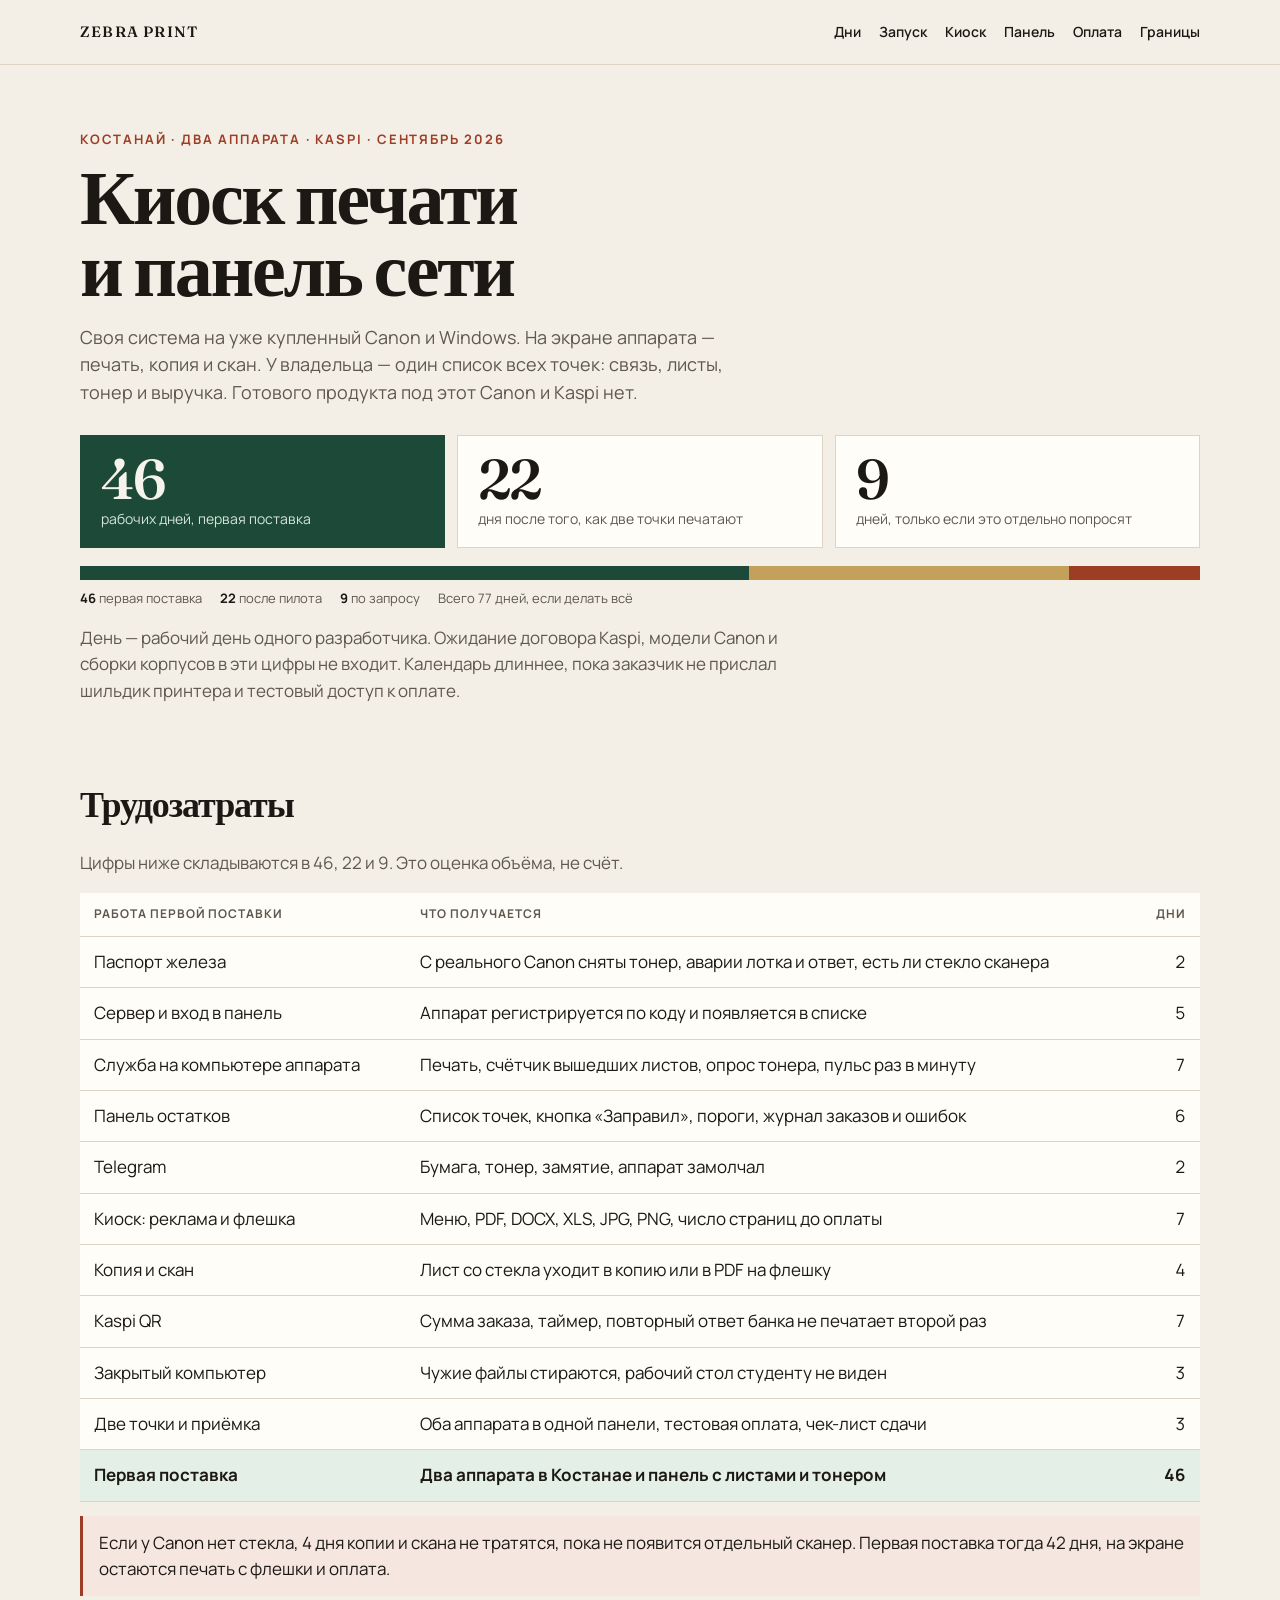
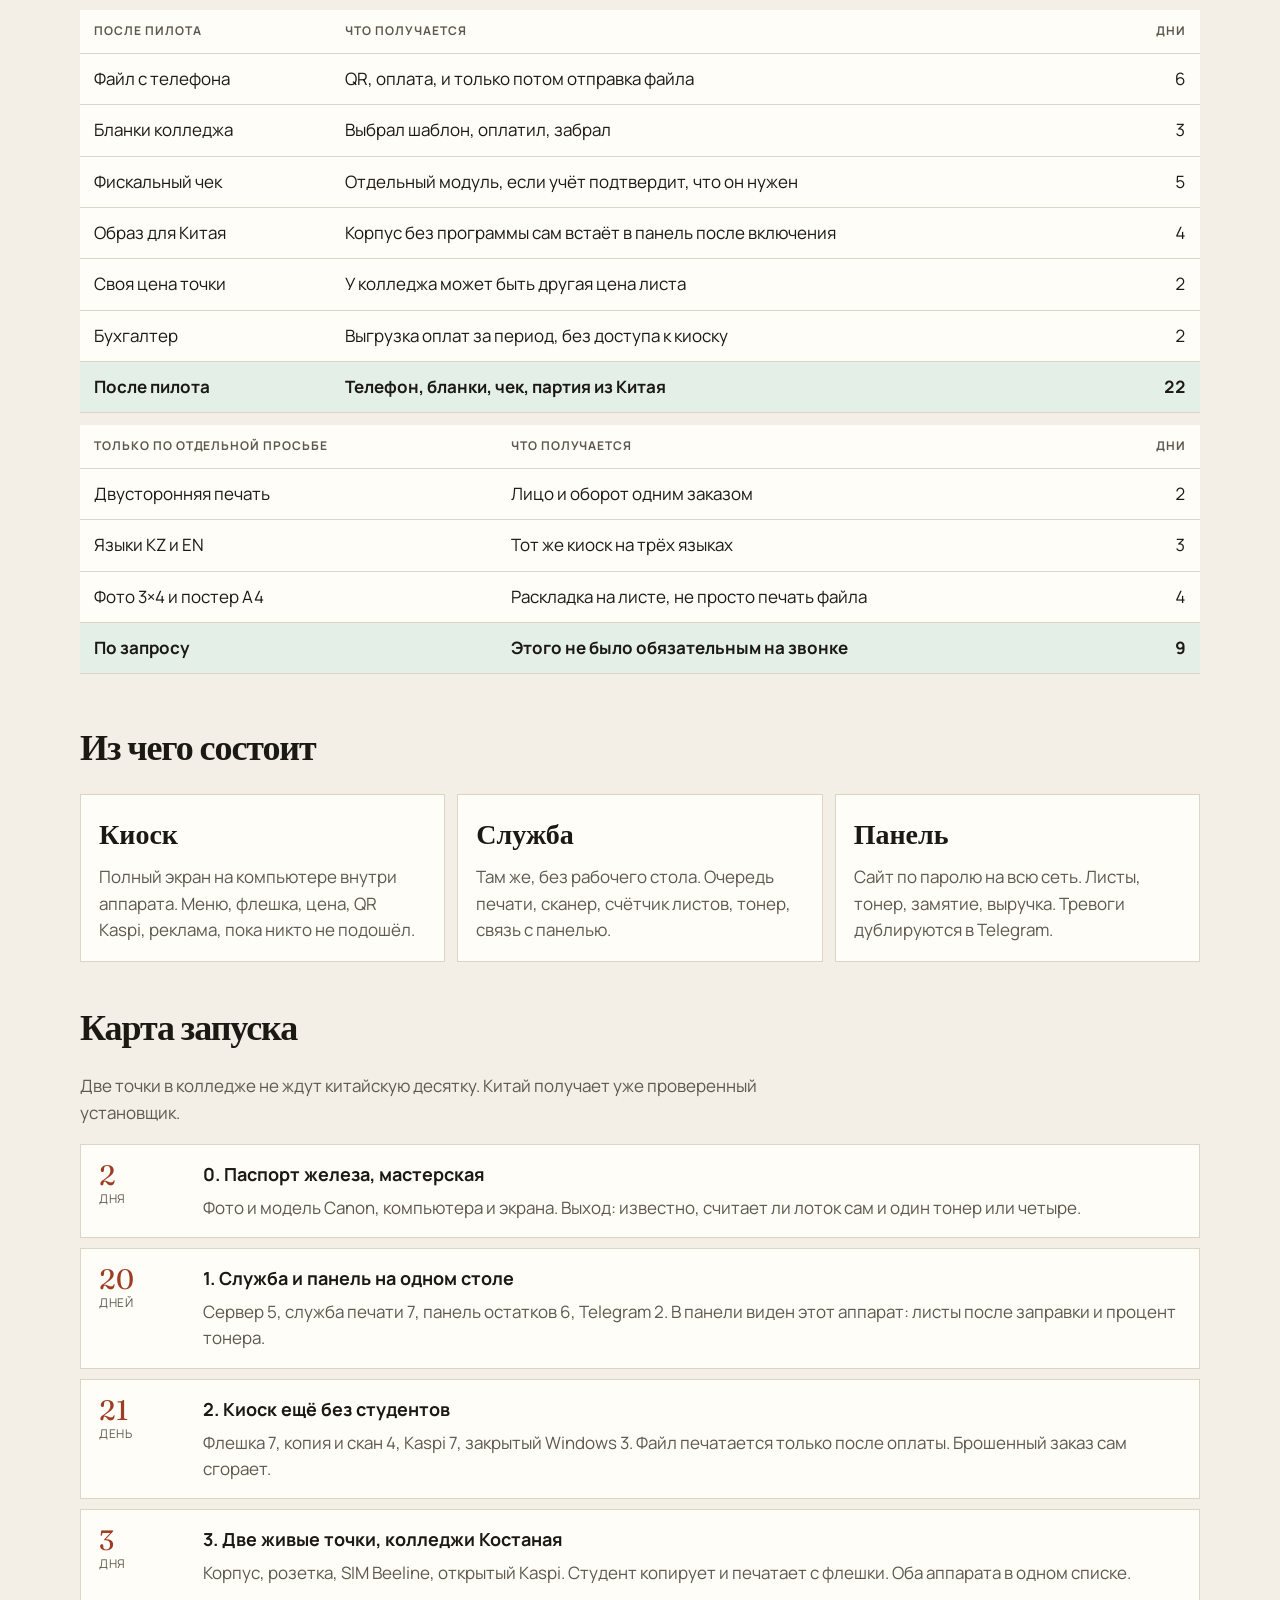
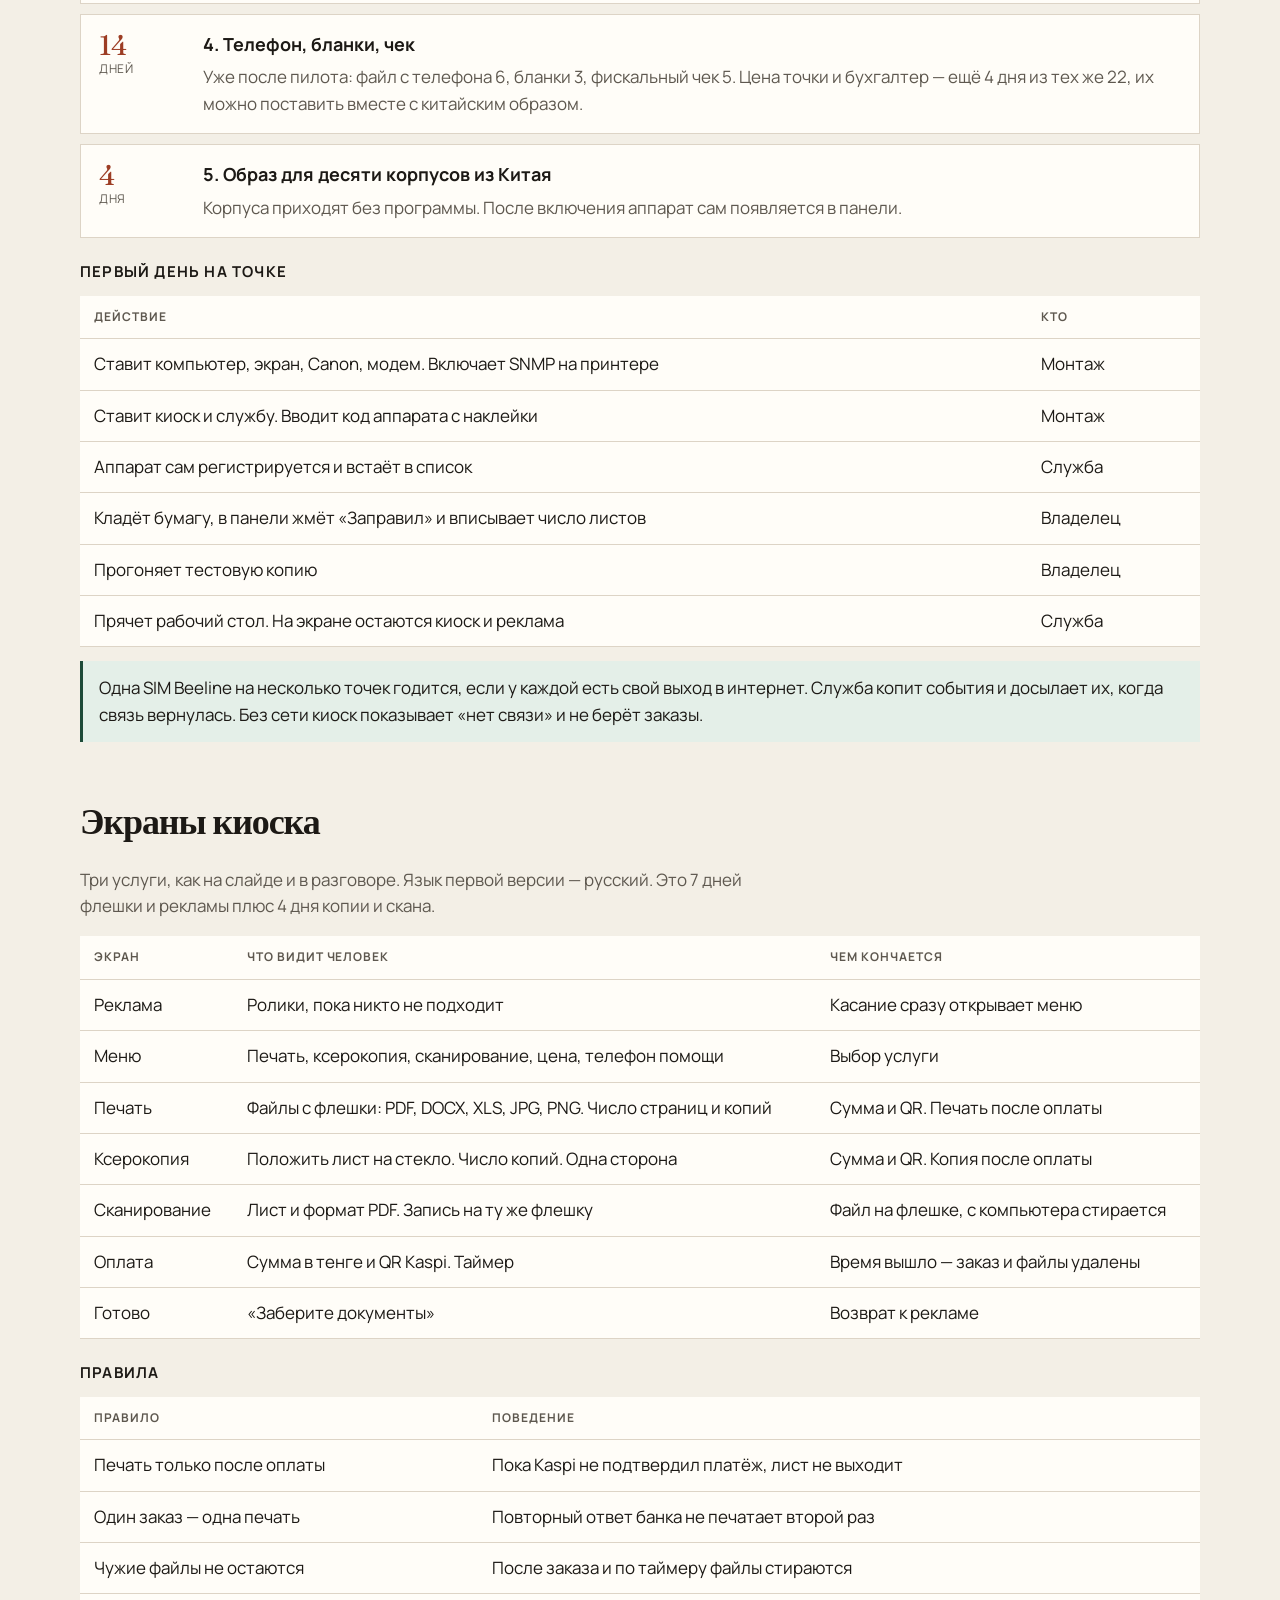
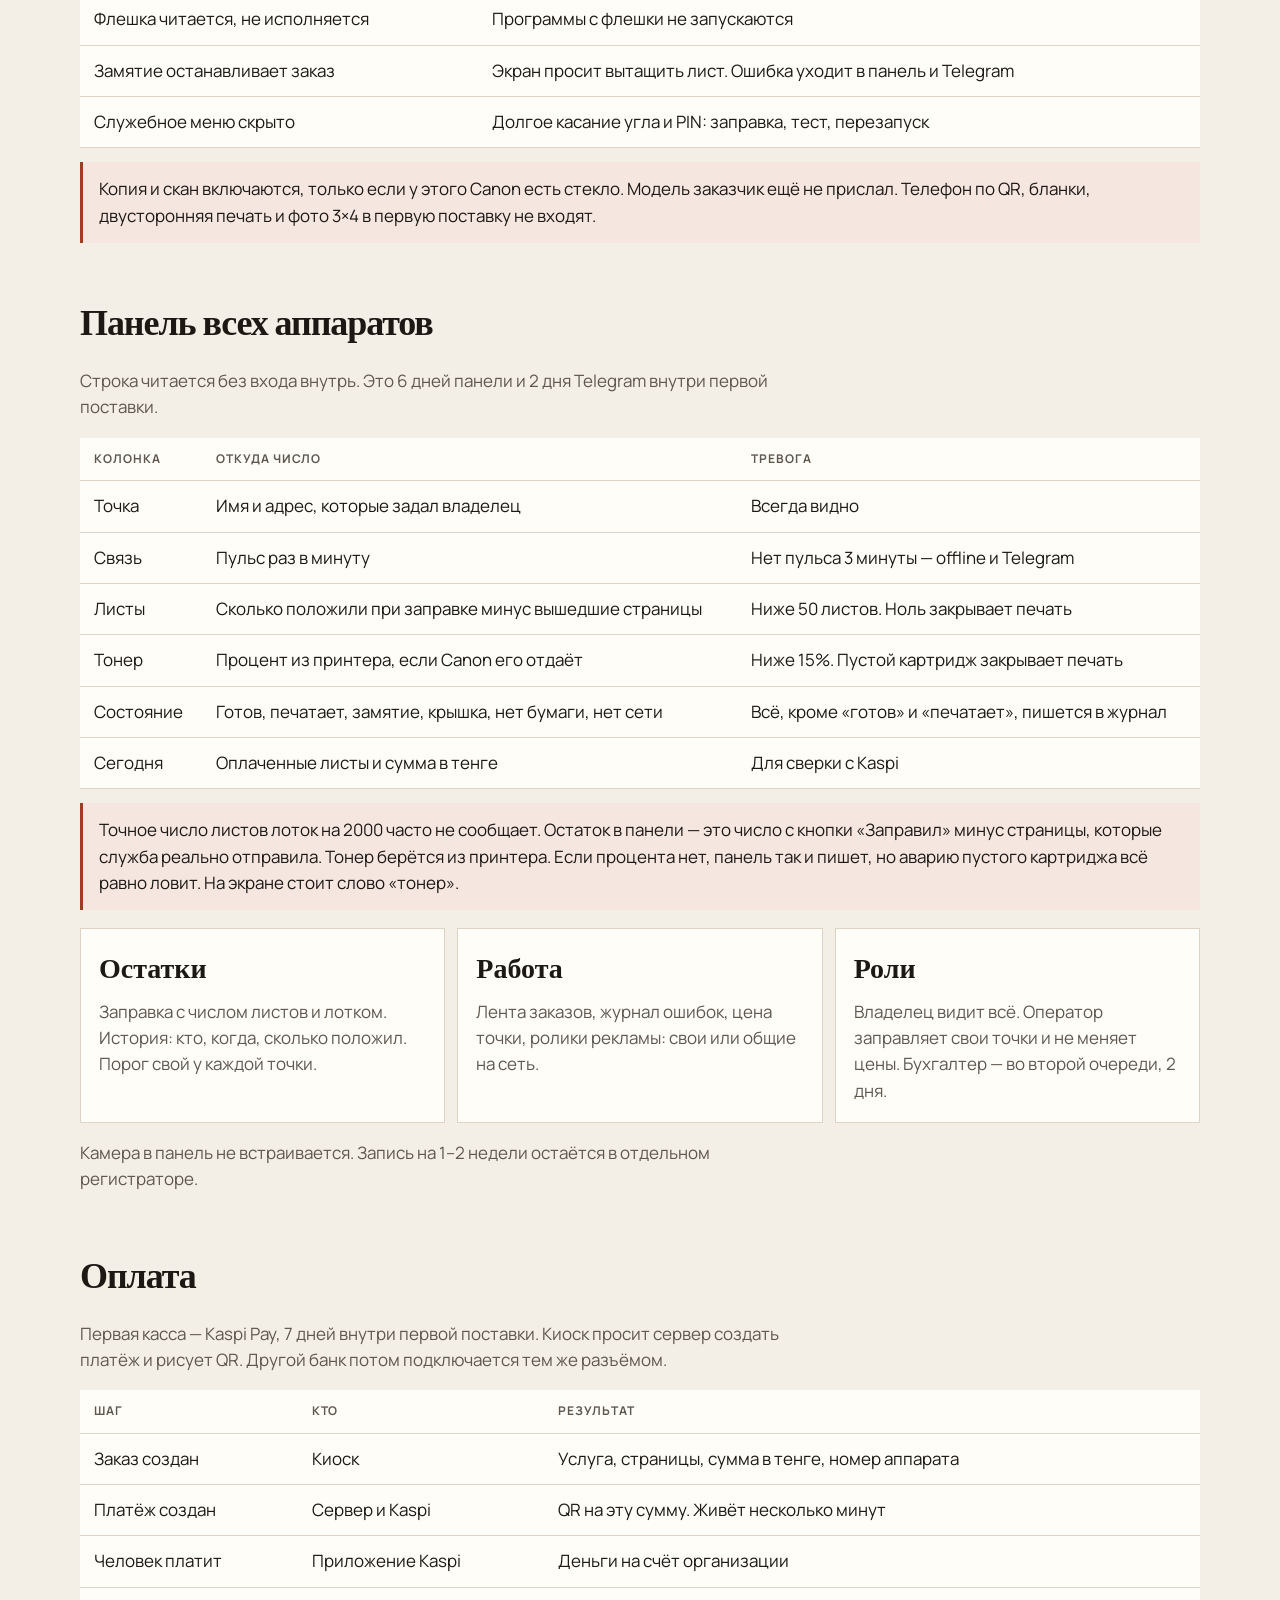
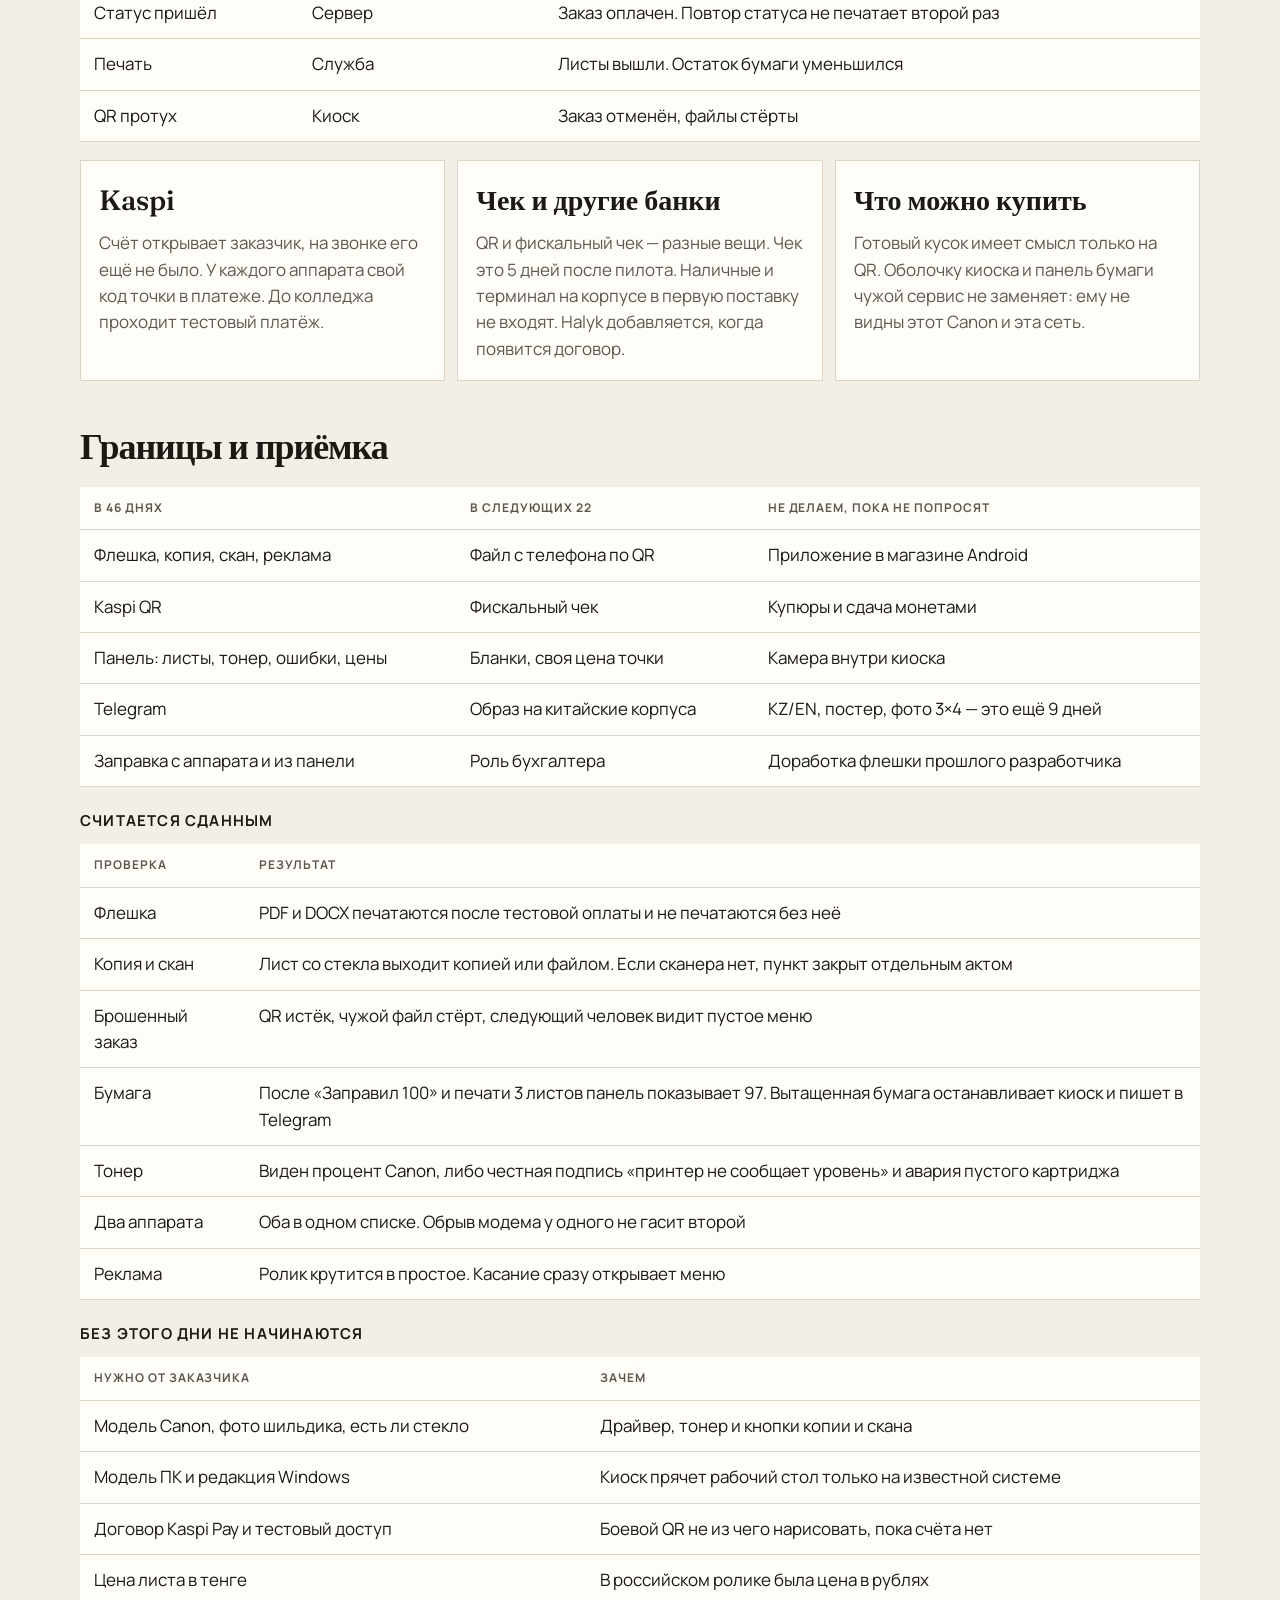
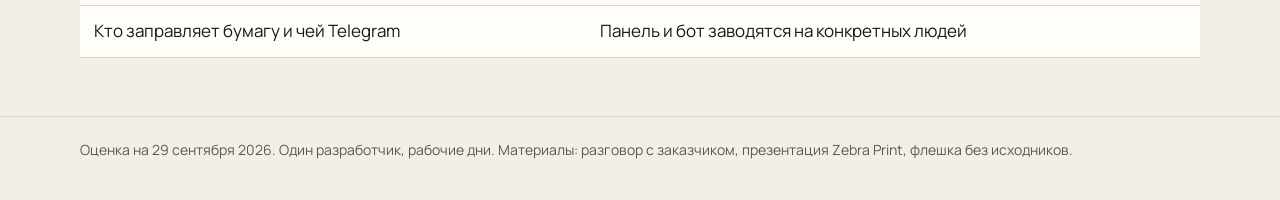
==== index.html @ f661e279 "Publish the Zebra Print specification site with day estimates. Co-authored-by: Cursor <cursoragent@c" ====
<!DOCTYPE html>
<html lang="ru">
<head>
  <meta charset="utf-8">
  <meta name="viewport" content="width=device-width, initial-scale=1">
  <title>Zebra Print — ТЗ киоска и панель сети</title>
  <meta name="description" content="Техническое задание киоска печати Zebra Print: запуск, экраны, панель сети, Kaspi и трудозатраты в днях.">
  <link rel="preconnect" href="https://fonts.googleapis.com">
  <link rel="preconnect" href="https://fonts.gstatic.com" crossorigin>
  <link href="https://fonts.googleapis.com/css2?family=Fraunces:opsz,wght@9..144,560&family=Manrope:wght@400;600;700&display=swap" rel="stylesheet">
  <link rel="stylesheet" href="styles.css">
</head>
<body>
  <header class="top">
    <div class="wrap top-inner">
      <div class="brand">Zebra Print</div>
      <nav class="nav">
        <a href="#days">Дни</a>
        <a href="#map">Запуск</a>
        <a href="#kiosk">Киоск</a>
        <a href="#panel">Панель</a>
        <a href="#pay">Оплата</a>
        <a href="#scope">Границы</a>
      </nav>
    </div>
  </header>

  <main>
    <section class="hero">
      <div class="wrap">
        <p class="kicker">Костанай · два аппарата · Kaspi · сентябрь 2026</p>
        <h1>Киоск печати<br>и панель сети</h1>
        <p class="lead">Своя система на уже купленный Canon и Windows. На экране аппарата — печать, копия и скан. У владельца — один список всех точек: связь, листы, тонер и выручка. Готового продукта под этот Canon и Kaspi нет.</p>
        <div class="stats">
          <div class="stat main"><b>46</b><span>рабочих дней, первая поставка</span></div>
          <div class="stat"><b>22</b><span>дня после того, как две точки печатают</span></div>
          <div class="stat"><b>9</b><span>дней, только если это отдельно попросят</span></div>
        </div>
        <div class="bar" aria-hidden="true"><i class="a"></i><i class="b"></i><i class="c"></i></div>
        <div class="legend">
          <span><b>46</b> первая поставка</span>
          <span><b>22</b> после пилота</span>
          <span><b>9</b> по запросу</span>
          <span>Всего 77 дней, если делать всё</span>
        </div>
        <p class="note">День — рабочий день одного разработчика. Ожидание договора Kaspi, модели Canon и сборки корпусов в эти цифры не входит. Календарь длиннее, пока заказчик не прислал шильдик принтера и тестовый доступ к оплате.</p>
      </div>
    </section>

    <section id="days">
      <div class="wrap">
        <h2>Трудозатраты</h2>
        <p class="note">Цифры ниже складываются в 46, 22 и 9. Это оценка объёма, не счёт.</p>
        <table>
          <thead>
            <tr><th>Работа первой поставки</th><th>Что получается</th><th class="num">Дни</th></tr>
          </thead>
          <tbody>
            <tr><td>Паспорт железа</td><td>С реального Canon сняты тонер, аварии лотка и ответ, есть ли стекло сканера</td><td class="num">2</td></tr>
            <tr><td>Сервер и вход в панель</td><td>Аппарат регистрируется по коду и появляется в списке</td><td class="num">5</td></tr>
            <tr><td>Служба на компьютере аппарата</td><td>Печать, счётчик вышедших листов, опрос тонера, пульс раз в минуту</td><td class="num">7</td></tr>
            <tr><td>Панель остатков</td><td>Список точек, кнопка «Заправил», пороги, журнал заказов и ошибок</td><td class="num">6</td></tr>
            <tr><td>Telegram</td><td>Бумага, тонер, замятие, аппарат замолчал</td><td class="num">2</td></tr>
            <tr><td>Киоск: реклама и флешка</td><td>Меню, PDF, DOCX, XLS, JPG, PNG, число страниц до оплаты</td><td class="num">7</td></tr>
            <tr><td>Копия и скан</td><td>Лист со стекла уходит в копию или в PDF на флешку</td><td class="num">4</td></tr>
            <tr><td>Kaspi QR</td><td>Сумма заказа, таймер, повторный ответ банка не печатает второй раз</td><td class="num">7</td></tr>
            <tr><td>Закрытый компьютер</td><td>Чужие файлы стираются, рабочий стол студенту не виден</td><td class="num">3</td></tr>
            <tr><td>Две точки и приёмка</td><td>Оба аппарата в одной панели, тестовая оплата, чек-лист сдачи</td><td class="num">3</td></tr>
            <tr class="total"><td>Первая поставка</td><td>Два аппарата в Костанае и панель с листами и тонером</td><td class="num">46</td></tr>
          </tbody>
        </table>
        <div class="callout">
          <p>Если у Canon нет стекла, 4 дня копии и скана не тратятся, пока не появится отдельный сканер. Первая поставка тогда 42 дня, на экране остаются печать с флешки и оплата.</p>
        </div>
        <table>
          <thead>
            <tr><th>После пилота</th><th>Что получается</th><th class="num">Дни</th></tr>
          </thead>
          <tbody>
            <tr><td>Файл с телефона</td><td>QR, оплата, и только потом отправка файла</td><td class="num">6</td></tr>
            <tr><td>Бланки колледжа</td><td>Выбрал шаблон, оплатил, забрал</td><td class="num">3</td></tr>
            <tr><td>Фискальный чек</td><td>Отдельный модуль, если учёт подтвердит, что он нужен</td><td class="num">5</td></tr>
            <tr><td>Образ для Китая</td><td>Корпус без программы сам встаёт в панель после включения</td><td class="num">4</td></tr>
            <tr><td>Своя цена точки</td><td>У колледжа может быть другая цена листа</td><td class="num">2</td></tr>
            <tr><td>Бухгалтер</td><td>Выгрузка оплат за период, без доступа к киоску</td><td class="num">2</td></tr>
            <tr class="total"><td>После пилота</td><td>Телефон, бланки, чек, партия из Китая</td><td class="num">22</td></tr>
          </tbody>
        </table>
        <table>
          <thead>
            <tr><th>Только по отдельной просьбе</th><th>Что получается</th><th class="num">Дни</th></tr>
          </thead>
          <tbody>
            <tr><td>Двусторонняя печать</td><td>Лицо и оборот одним заказом</td><td class="num">2</td></tr>
            <tr><td>Языки KZ и EN</td><td>Тот же киоск на трёх языках</td><td class="num">3</td></tr>
            <tr><td>Фото 3×4 и постер A4</td><td>Раскладка на листе, не просто печать файла</td><td class="num">4</td></tr>
            <tr class="total"><td>По запросу</td><td>Этого не было обязательным на звонке</td><td class="num">9</td></tr>
          </tbody>
        </table>
      </div>
    </section>

    <section id="system">
      <div class="wrap">
        <h2>Из чего состоит</h2>
        <div class="cards">
          <article class="card"><strong>Киоск</strong><p>Полный экран на компьютере внутри аппарата. Меню, флешка, цена, QR Kaspi, реклама, пока никто не подошёл.</p></article>
          <article class="card"><strong>Служба</strong><p>Там же, без рабочего стола. Очередь печати, сканер, счётчик листов, тонер, связь с панелью.</p></article>
          <article class="card"><strong>Панель</strong><p>Сайт по паролю на всю сеть. Листы, тонер, замятие, выручка. Тревоги дублируются в Telegram.</p></article>
        </div>
      </div>
    </section>

    <section id="map">
      <div class="wrap">
        <h2>Карта запуска</h2>
        <p class="note">Две точки в колледже не ждут китайскую десятку. Китай получает уже проверенный установщик.</p>
        <div class="steps">
          <article class="step">
            <div class="days">2<small>дня</small></div>
            <div>
              <h3>0. Паспорт железа, мастерская</h3>
              <p>Фото и модель Canon, компьютера и экрана. Выход: известно, считает ли лоток сам и один тонер или четыре.</p>
            </div>
          </article>
          <article class="step">
            <div class="days">20<small>дней</small></div>
            <div>
              <h3>1. Служба и панель на одном столе</h3>
              <p>Сервер 5, служба печати 7, панель остатков 6, Telegram 2. В панели виден этот аппарат: листы после заправки и процент тонера.</p>
            </div>
          </article>
          <article class="step">
            <div class="days">21<small>день</small></div>
            <div>
              <h3>2. Киоск ещё без студентов</h3>
              <p>Флешка 7, копия и скан 4, Kaspi 7, закрытый Windows 3. Файл печатается только после оплаты. Брошенный заказ сам сгорает.</p>
            </div>
          </article>
          <article class="step">
            <div class="days">3<small>дня</small></div>
            <div>
              <h3>3. Две живые точки, колледжи Костаная</h3>
              <p>Корпус, розетка, SIM Beeline, открытый Kaspi. Студент копирует и печатает с флешки. Оба аппарата в одном списке.</p>
            </div>
          </article>
          <article class="step">
            <div class="days">14<small>дней</small></div>
            <div>
              <h3>4. Телефон, бланки, чек</h3>
              <p>Уже после пилота: файл с телефона 6, бланки 3, фискальный чек 5. Цена точки и бухгалтер — ещё 4 дня из тех же 22, их можно поставить вместе с китайским образом.</p>
            </div>
          </article>
          <article class="step">
            <div class="days">4<small>дня</small></div>
            <div>
              <h3>5. Образ для десяти корпусов из Китая</h3>
              <p>Корпуса приходят без программы. После включения аппарат сам появляется в панели.</p>
            </div>
          </article>
        </div>
        <h3>Первый день на точке</h3>
        <table>
          <thead><tr><th>Действие</th><th>Кто</th></tr></thead>
          <tbody>
            <tr><td>Ставит компьютер, экран, Canon, модем. Включает SNMP на принтере</td><td>Монтаж</td></tr>
            <tr><td>Ставит киоск и службу. Вводит код аппарата с наклейки</td><td>Монтаж</td></tr>
            <tr><td>Аппарат сам регистрируется и встаёт в список</td><td>Служба</td></tr>
            <tr><td>Кладёт бумагу, в панели жмёт «Заправил» и вписывает число листов</td><td>Владелец</td></tr>
            <tr><td>Прогоняет тестовую копию</td><td>Владелец</td></tr>
            <tr><td>Прячет рабочий стол. На экране остаются киоск и реклама</td><td>Служба</td></tr>
          </tbody>
        </table>
        <div class="callout green">
          <p>Одна SIM Beeline на несколько точек годится, если у каждой есть свой выход в интернет. Служба копит события и досылает их, когда связь вернулась. Без сети киоск показывает «нет связи» и не берёт заказы.</p>
        </div>
      </div>
    </section>

    <section id="kiosk">
      <div class="wrap">
        <h2>Экраны киоска</h2>
        <p class="note">Три услуги, как на слайде и в разговоре. Язык первой версии — русский. Это 7 дней флешки и рекламы плюс 4 дня копии и скана.</p>
        <table>
          <thead><tr><th>Экран</th><th>Что видит человек</th><th>Чем кончается</th></tr></thead>
          <tbody>
            <tr><td>Реклама</td><td>Ролики, пока никто не подходит</td><td>Касание сразу открывает меню</td></tr>
            <tr><td>Меню</td><td>Печать, ксерокопия, сканирование, цена, телефон помощи</td><td>Выбор услуги</td></tr>
            <tr><td>Печать</td><td>Файлы с флешки: PDF, DOCX, XLS, JPG, PNG. Число страниц и копий</td><td>Сумма и QR. Печать после оплаты</td></tr>
            <tr><td>Ксерокопия</td><td>Положить лист на стекло. Число копий. Одна сторона</td><td>Сумма и QR. Копия после оплаты</td></tr>
            <tr><td>Сканирование</td><td>Лист и формат PDF. Запись на ту же флешку</td><td>Файл на флешке, с компьютера стирается</td></tr>
            <tr><td>Оплата</td><td>Сумма в тенге и QR Kaspi. Таймер</td><td>Время вышло — заказ и файлы удалены</td></tr>
            <tr><td>Готово</td><td>«Заберите документы»</td><td>Возврат к рекламе</td></tr>
          </tbody>
        </table>
        <h3>Правила</h3>
        <table>
          <thead><tr><th>Правило</th><th>Поведение</th></tr></thead>
          <tbody>
            <tr><td>Печать только после оплаты</td><td>Пока Kaspi не подтвердил платёж, лист не выходит</td></tr>
            <tr><td>Один заказ — одна печать</td><td>Повторный ответ банка не печатает второй раз</td></tr>
            <tr><td>Чужие файлы не остаются</td><td>После заказа и по таймеру файлы стираются</td></tr>
            <tr><td>Флешка читается, не исполняется</td><td>Программы с флешки не запускаются</td></tr>
            <tr><td>Замятие останавливает заказ</td><td>Экран просит вытащить лист. Ошибка уходит в панель и Telegram</td></tr>
            <tr><td>Служебное меню скрыто</td><td>Долгое касание угла и PIN: заправка, тест, перезапуск</td></tr>
          </tbody>
        </table>
        <div class="callout">
          <p>Копия и скан включаются, только если у этого Canon есть стекло. Модель заказчик ещё не прислал. Телефон по QR, бланки, двусторонняя печать и фото 3×4 в первую поставку не входят.</p>
        </div>
      </div>
    </section>

    <section id="panel">
      <div class="wrap">
        <h2>Панель всех аппаратов</h2>
        <p class="note">Строка читается без входа внутрь. Это 6 дней панели и 2 дня Telegram внутри первой поставки.</p>
        <table>
          <thead><tr><th>Колонка</th><th>Откуда число</th><th>Тревога</th></tr></thead>
          <tbody>
            <tr><td>Точка</td><td>Имя и адрес, которые задал владелец</td><td>Всегда видно</td></tr>
            <tr><td>Связь</td><td>Пульс раз в минуту</td><td>Нет пульса 3 минуты — offline и Telegram</td></tr>
            <tr><td>Листы</td><td>Сколько положили при заправке минус вышедшие страницы</td><td>Ниже 50 листов. Ноль закрывает печать</td></tr>
            <tr><td>Тонер</td><td>Процент из принтера, если Canon его отдаёт</td><td>Ниже 15%. Пустой картридж закрывает печать</td></tr>
            <tr><td>Состояние</td><td>Готов, печатает, замятие, крышка, нет бумаги, нет сети</td><td>Всё, кроме «готов» и «печатает», пишется в журнал</td></tr>
            <tr><td>Сегодня</td><td>Оплаченные листы и сумма в тенге</td><td>Для сверки с Kaspi</td></tr>
          </tbody>
        </table>
        <div class="callout">
          <p>Точное число листов лоток на 2000 часто не сообщает. Остаток в панели — это число с кнопки «Заправил» минус страницы, которые служба реально отправила. Тонер берётся из принтера. Если процента нет, панель так и пишет, но аварию пустого картриджа всё равно ловит. На экране стоит слово «тонер».</p>
        </div>
        <div class="cards">
          <article class="card"><strong>Остатки</strong><p>Заправка с числом листов и лотком. История: кто, когда, сколько положил. Порог свой у каждой точки.</p></article>
          <article class="card"><strong>Работа</strong><p>Лента заказов, журнал ошибок, цена точки, ролики рекламы: свои или общие на сеть.</p></article>
          <article class="card"><strong>Роли</strong><p>Владелец видит всё. Оператор заправляет свои точки и не меняет цены. Бухгалтер — во второй очереди, 2 дня.</p></article>
        </div>
        <p class="note">Камера в панель не встраивается. Запись на 1–2 недели остаётся в отдельном регистраторе.</p>
      </div>
    </section>

    <section id="pay">
      <div class="wrap">
        <h2>Оплата</h2>
        <p class="note">Первая касса — Kaspi Pay, 7 дней внутри первой поставки. Киоск просит сервер создать платёж и рисует QR. Другой банк потом подключается тем же разъёмом.</p>
        <table>
          <thead><tr><th>Шаг</th><th>Кто</th><th>Результат</th></tr></thead>
          <tbody>
            <tr><td>Заказ создан</td><td>Киоск</td><td>Услуга, страницы, сумма в тенге, номер аппарата</td></tr>
            <tr><td>Платёж создан</td><td>Сервер и Kaspi</td><td>QR на эту сумму. Живёт несколько минут</td></tr>
            <tr><td>Человек платит</td><td>Приложение Kaspi</td><td>Деньги на счёт организации</td></tr>
            <tr><td>Статус пришёл</td><td>Сервер</td><td>Заказ оплачен. Повтор статуса не печатает второй раз</td></tr>
            <tr><td>Печать</td><td>Служба</td><td>Листы вышли. Остаток бумаги уменьшился</td></tr>
            <tr><td>QR протух</td><td>Киоск</td><td>Заказ отменён, файлы стёрты</td></tr>
          </tbody>
        </table>
        <div class="cards">
          <article class="card"><strong>Kaspi</strong><p>Счёт открывает заказчик, на звонке его ещё не было. У каждого аппарата свой код точки в платеже. До колледжа проходит тестовый платёж.</p></article>
          <article class="card"><strong>Чек и другие банки</strong><p>QR и фискальный чек — разные вещи. Чек это 5 дней после пилота. Наличные и терминал на корпусе в первую поставку не входят. Halyk добавляется, когда появится договор.</p></article>
          <article class="card"><strong>Что можно купить</strong><p>Готовый кусок имеет смысл только на QR. Оболочку киоска и панель бумаги чужой сервис не заменяет: ему не видны этот Canon и эта сеть.</p></article>
        </div>
      </div>
    </section>

    <section id="scope">
      <div class="wrap">
        <h2>Границы и приёмка</h2>
        <table>
          <thead><tr><th>В 46 днях</th><th>В следующих 22</th><th>Не делаем, пока не попросят</th></tr></thead>
          <tbody>
            <tr><td>Флешка, копия, скан, реклама</td><td>Файл с телефона по QR</td><td>Приложение в магазине Android</td></tr>
            <tr><td>Kaspi QR</td><td>Фискальный чек</td><td>Купюры и сдача монетами</td></tr>
            <tr><td>Панель: листы, тонер, ошибки, цены</td><td>Бланки, своя цена точки</td><td>Камера внутри киоска</td></tr>
            <tr><td>Telegram</td><td>Образ на китайские корпуса</td><td>KZ/EN, постер, фото 3×4 — это ещё 9 дней</td></tr>
            <tr><td>Заправка с аппарата и из панели</td><td>Роль бухгалтера</td><td>Доработка флешки прошлого разработчика</td></tr>
          </tbody>
        </table>
        <h3>Считается сданным</h3>
        <table>
          <thead><tr><th>Проверка</th><th>Результат</th></tr></thead>
          <tbody>
            <tr><td>Флешка</td><td>PDF и DOCX печатаются после тестовой оплаты и не печатаются без неё</td></tr>
            <tr><td>Копия и скан</td><td>Лист со стекла выходит копией или файлом. Если сканера нет, пункт закрыт отдельным актом</td></tr>
            <tr><td>Брошенный заказ</td><td>QR истёк, чужой файл стёрт, следующий человек видит пустое меню</td></tr>
            <tr><td>Бумага</td><td>После «Заправил 100» и печати 3 листов панель показывает 97. Вытащенная бумага останавливает киоск и пишет в Telegram</td></tr>
            <tr><td>Тонер</td><td>Виден процент Canon, либо честная подпись «принтер не сообщает уровень» и авария пустого картриджа</td></tr>
            <tr><td>Два аппарата</td><td>Оба в одном списке. Обрыв модема у одного не гасит второй</td></tr>
            <tr><td>Реклама</td><td>Ролик крутится в простое. Касание сразу открывает меню</td></tr>
          </tbody>
        </table>
        <h3>Без этого дни не начинаются</h3>
        <table>
          <thead><tr><th>Нужно от заказчика</th><th>Зачем</th></tr></thead>
          <tbody>
            <tr><td>Модель Canon, фото шильдика, есть ли стекло</td><td>Драйвер, тонер и кнопки копии и скана</td></tr>
            <tr><td>Модель ПК и редакция Windows</td><td>Киоск прячет рабочий стол только на известной системе</td></tr>
            <tr><td>Договор Kaspi Pay и тестовый доступ</td><td>Боевой QR не из чего нарисовать, пока счёта нет</td></tr>
            <tr><td>Цена листа в тенге</td><td>В российском ролике была цена в рублях</td></tr>
            <tr><td>Кто заправляет бумагу и чей Telegram</td><td>Панель и бот заводятся на конкретных людей</td></tr>
          </tbody>
        </table>
      </div>
    </section>
  </main>
  <footer>
    <div class="wrap">Оценка на 29 сентября 2026. Один разработчик, рабочие дни. Материалы: разговор с заказчиком, презентация Zebra Print, флешка без исходников.</div>
  </footer>
</body>
</html>
---- styles.css ----
:root {
  --paper: #f3efe6;
  --paper-2: #fffdf8;
  --ink: #1c1915;
  --muted: #5e584f;
  --line: #ddd4c6;
  --green: #1d4a38;
  --green-soft: #e4efe8;
  --stamp: #9d3d24;
  --stamp-soft: #f6e6e0;
  --shadow: none;
  --serif: "Fraunces", "Times New Roman", serif;
  --sans: "Manrope", "Segoe UI", sans-serif;
}

* { box-sizing: border-box; }
html { scroll-behavior: smooth; }
body {
  margin: 0;
  background: var(--paper);
  color: var(--ink);
  font-family: var(--sans);
  font-size: 17px;
  line-height: 1.55;
}
a { color: var(--green); }
img { max-width: 100%; }

.wrap {
  width: min(1120px, calc(100% - 40px));
  margin: 0 auto;
}
.top {
  position: sticky;
  top: 0;
  z-index: 5;
  background: rgba(243, 239, 230, 0.92);
  border-bottom: 1px solid var(--line);
  backdrop-filter: blur(8px);
}
.top-inner {
  display: flex;
  align-items: center;
  justify-content: space-between;
  gap: 16px;
  min-height: 64px;
}
.brand {
  font-family: var(--serif);
  font-weight: 560;
  letter-spacing: 0.08em;
  text-transform: uppercase;
  font-size: 15px;
}
.nav { display: flex; gap: 18px; flex-wrap: wrap; }
.nav a {
  color: var(--ink);
  text-decoration: none;
  font-size: 14px;
  font-weight: 600;
}
.nav a:hover { color: var(--stamp); }

.hero { padding: 64px 0 28px; }
.kicker {
  margin: 0 0 12px;
  color: var(--stamp);
  font-size: 13px;
  font-weight: 700;
  letter-spacing: 0.14em;
  text-transform: uppercase;
}
h1 {
  margin: 0;
  font-family: var(--serif);
  font-weight: 560;
  font-size: clamp(42px, 6vw, 76px);
  line-height: 0.95;
  letter-spacing: -0.03em;
}
.lead {
  max-width: 680px;
  color: var(--muted);
  font-size: 18px;
}
.stats {
  display: grid;
  grid-template-columns: repeat(3, 1fr);
  gap: 12px;
  margin-top: 28px;
}
.stat {
  background: var(--paper-2);
  border: 1px solid var(--line);
  padding: 18px 20px 16px;
}
.stat b {
  display: block;
  font-family: var(--serif);
  font-size: 56px;
  font-weight: 560;
  line-height: 0.9;
  letter-spacing: -0.04em;
}
.stat span { color: var(--muted); font-size: 14px; }
.stat.main { background: var(--green); color: #f6f3ec; border-color: var(--green); }
.stat.main span { color: #d5e4db; }

.bar {
  display: flex;
  height: 14px;
  margin: 18px 0 8px;
  background: var(--line);
  overflow: hidden;
}
.bar i { display: block; height: 100%; }
.bar .a { width: 59.7%; background: var(--green); }
.bar .b { width: 28.6%; background: #c4a15a; }
.bar .c { width: 11.7%; background: var(--stamp); }
.legend { display: flex; gap: 18px; flex-wrap: wrap; color: var(--muted); font-size: 13px; }
.legend b { color: var(--ink); }

section { padding: 28px 0 10px; }
h2 {
  margin: 0 0 8px;
  font-family: var(--serif);
  font-size: 36px;
  font-weight: 560;
  letter-spacing: -0.03em;
}
h3 {
  margin: 22px 0 8px;
  font-size: 15px;
  letter-spacing: 0.08em;
  text-transform: uppercase;
}
.note { color: var(--muted); max-width: 720px; }

.cards { display: grid; grid-template-columns: repeat(3, 1fr); gap: 12px; margin-top: 18px; }
.card {
  background: var(--paper-2);
  border: 1px solid var(--line);
  padding: 18px;
}
.card strong { display: block; font-family: var(--serif); font-size: 28px; font-weight: 560; }
.card p { margin: 8px 0 0; color: var(--muted); }

.steps { display: grid; gap: 10px; margin-top: 18px; }
.step {
  display: grid;
  grid-template-columns: 88px 1fr;
  gap: 16px;
  background: var(--paper-2);
  border: 1px solid var(--line);
  padding: 16px 18px;
}
.days {
  font-family: var(--serif);
  font-size: 28px;
  line-height: 1;
  color: var(--stamp);
}
.days small { display: block; margin-top: 4px; font-family: var(--sans); font-size: 12px; letter-spacing: 0.06em; text-transform: uppercase; color: var(--muted); }
.step h3 { margin: 0 0 6px; letter-spacing: 0; text-transform: none; font-size: 18px; }
.step p { margin: 0; color: var(--muted); }
.meta { margin-top: 8px; font-size: 14px; }

table { width: 100%; border-collapse: collapse; margin: 12px 0 8px; background: var(--paper-2); }
th, td { text-align: left; vertical-align: top; padding: 12px 14px; border-bottom: 1px solid var(--line); }
th { font-size: 12px; letter-spacing: 0.08em; text-transform: uppercase; color: var(--muted); font-weight: 700; }
td.num, th.num { text-align: right; white-space: nowrap; font-variant-numeric: tabular-nums; }
tr.total td { font-weight: 700; background: var(--green-soft); }
.callout {
  border-left: 3px solid var(--stamp);
  background: var(--stamp-soft);
  padding: 14px 16px;
  margin: 14px 0;
}
.callout.green { border-color: var(--green); background: var(--green-soft); }
.callout p { margin: 0; }

footer {
  margin-top: 40px;
  padding: 22px 0 40px;
  border-top: 1px solid var(--line);
  color: var(--muted);
  font-size: 14px;
}

@media (max-width: 800px) {
  .stats, .cards { grid-template-columns: 1fr; }
  .step { grid-template-columns: 1fr; }
  .top-inner { align-items: flex-start; flex-direction: column; padding: 10px 0; }
  table { display: block; overflow-x: auto; }
}
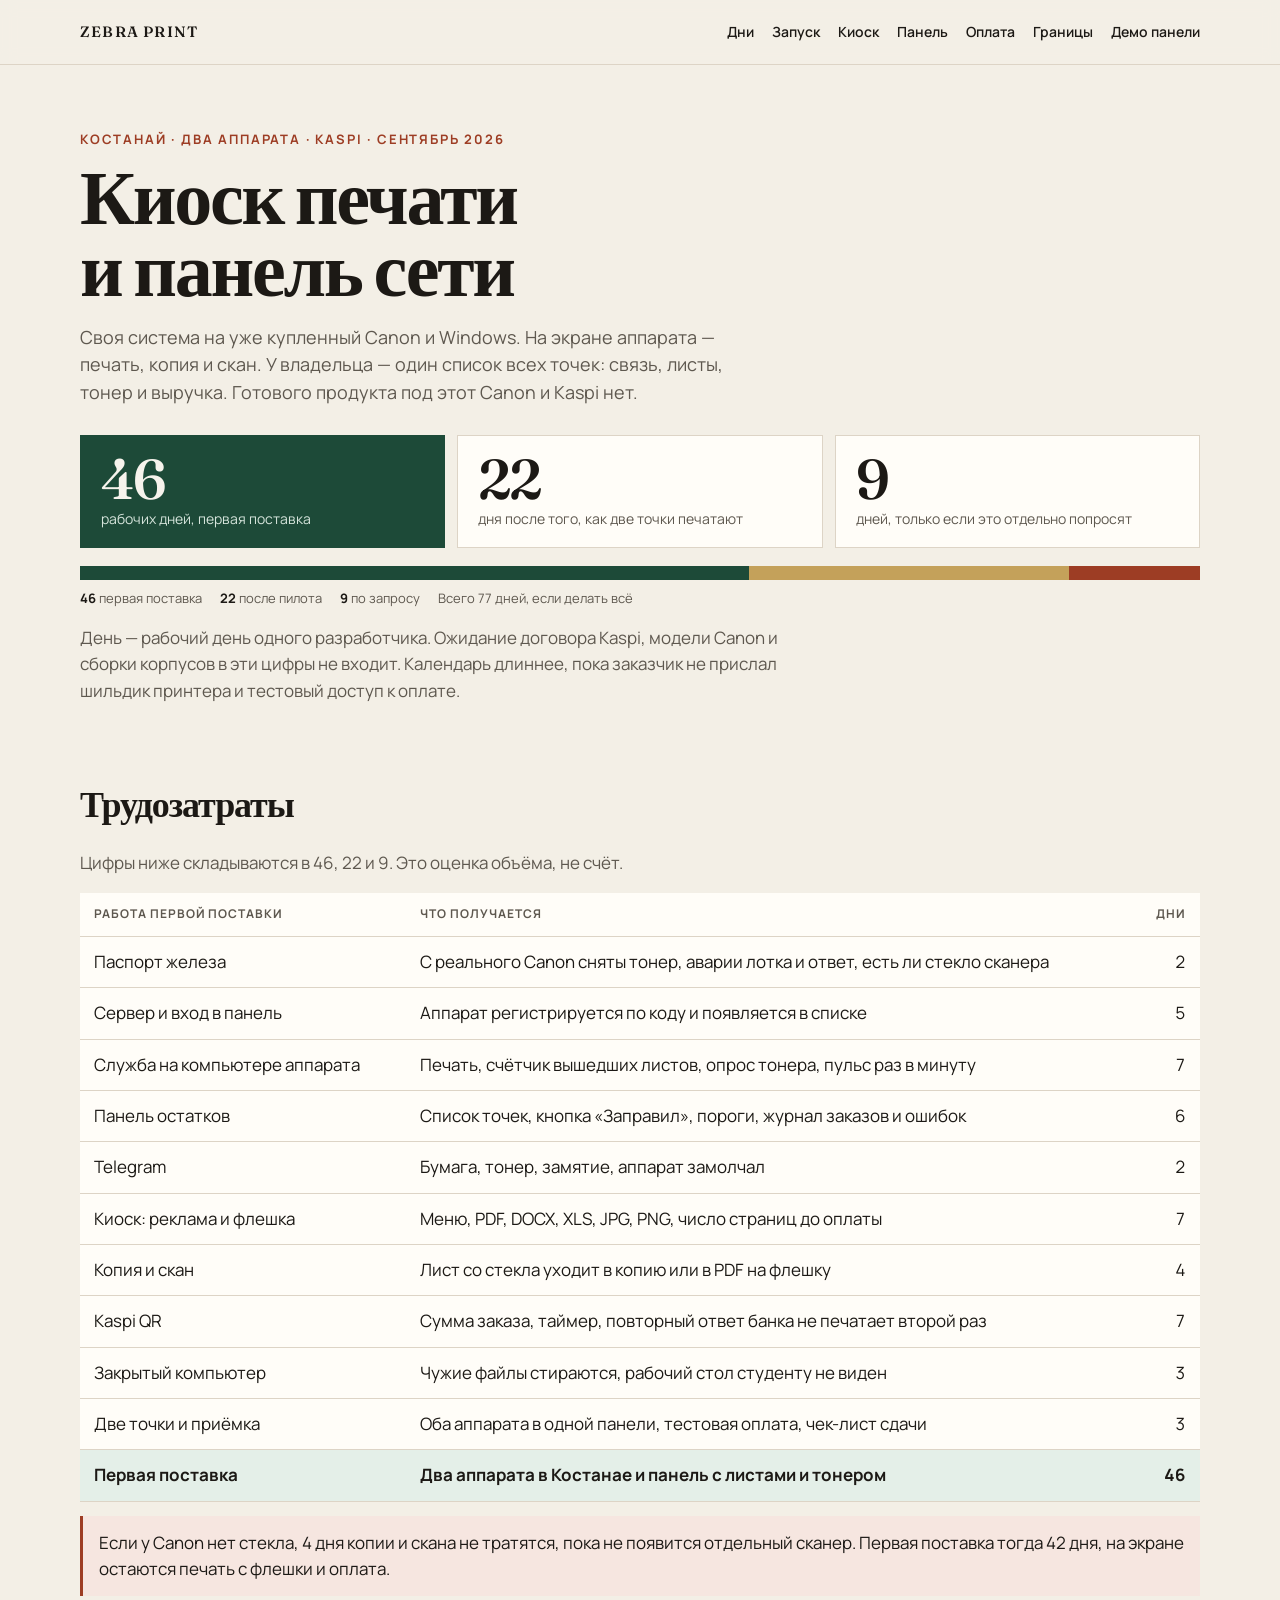
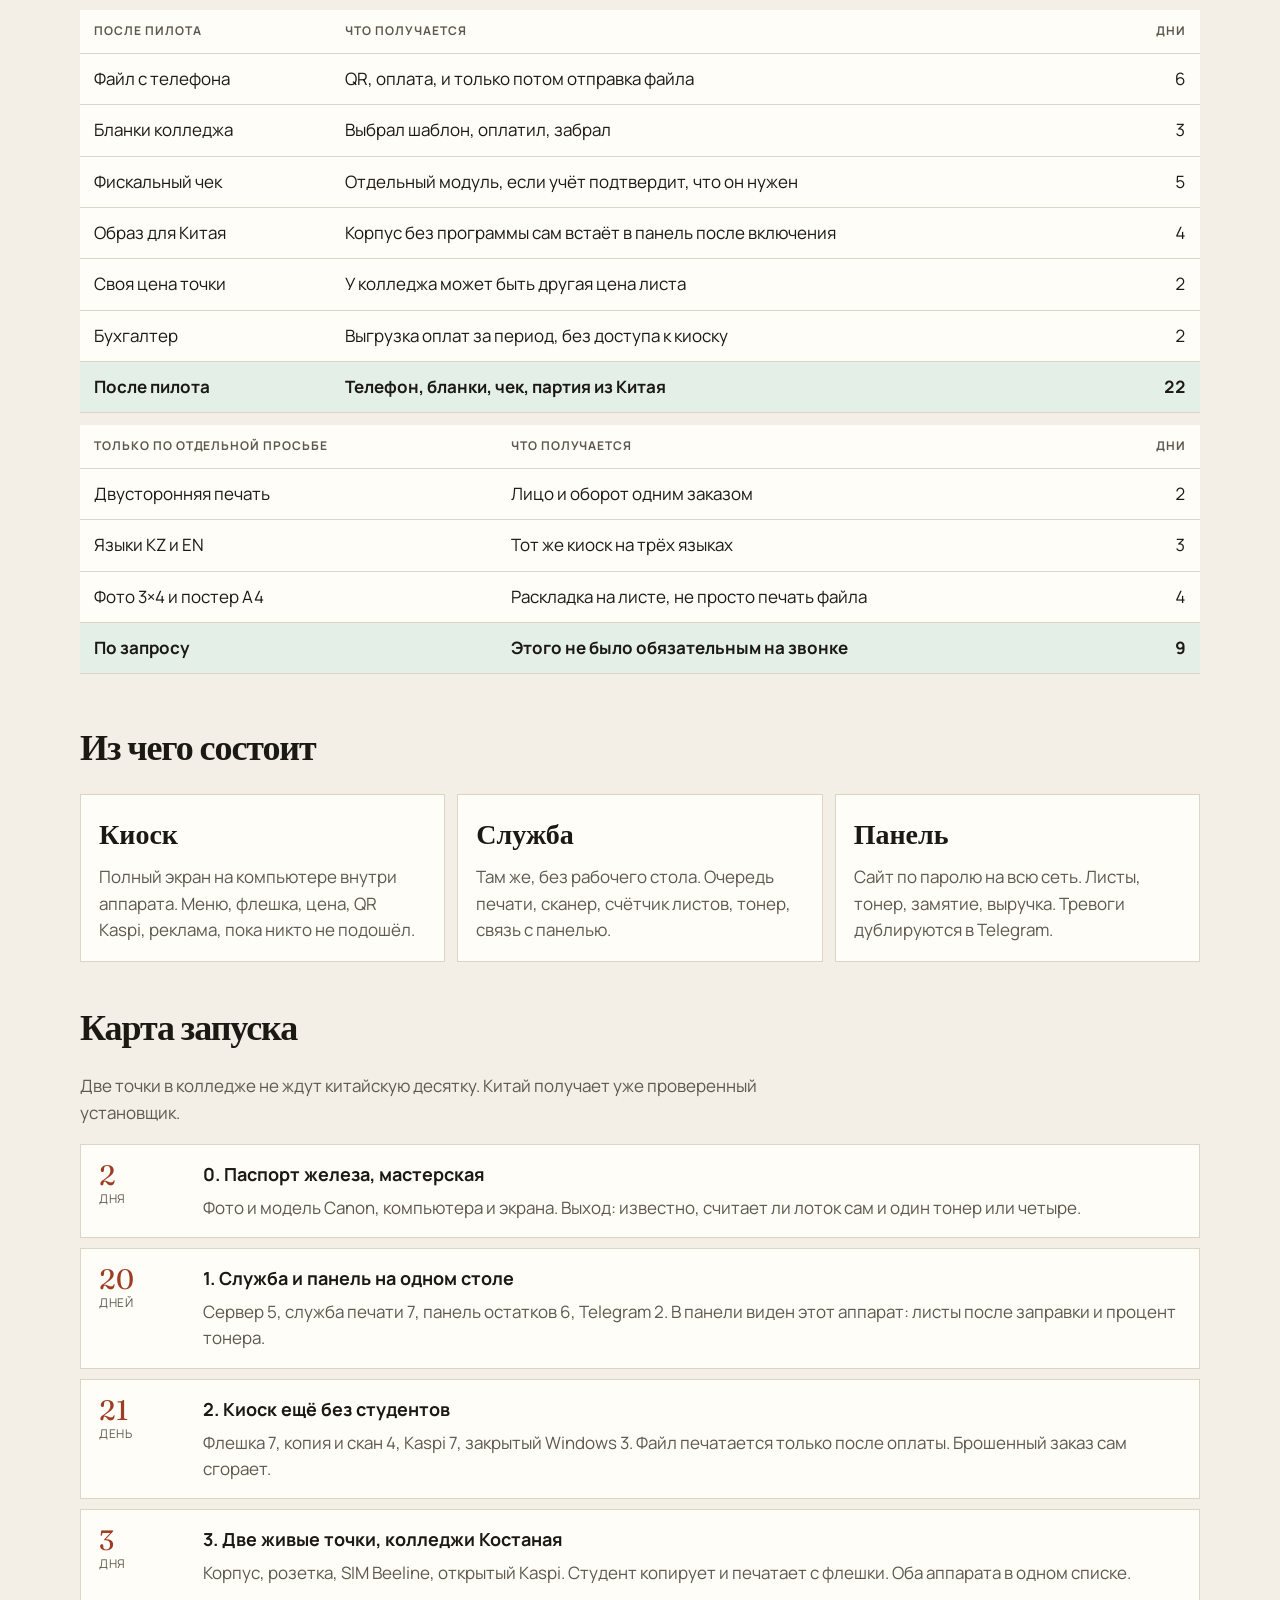
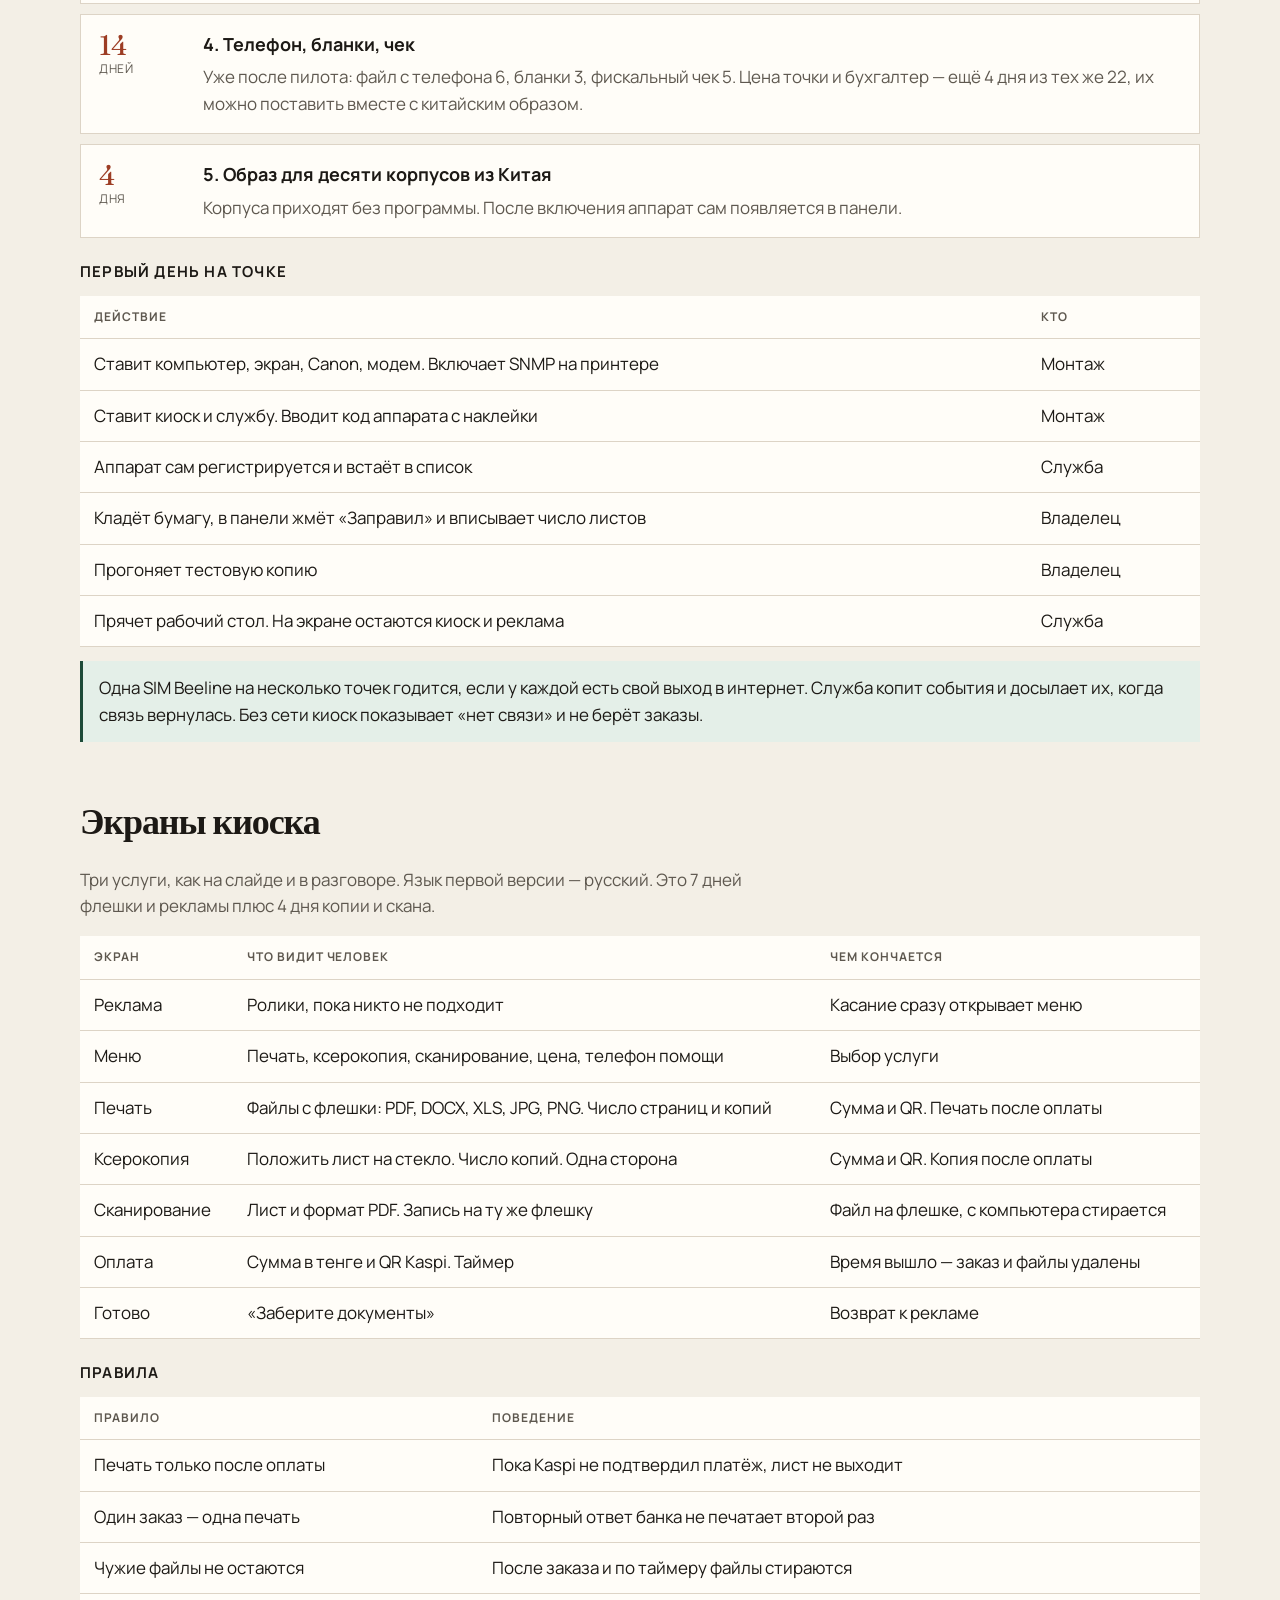
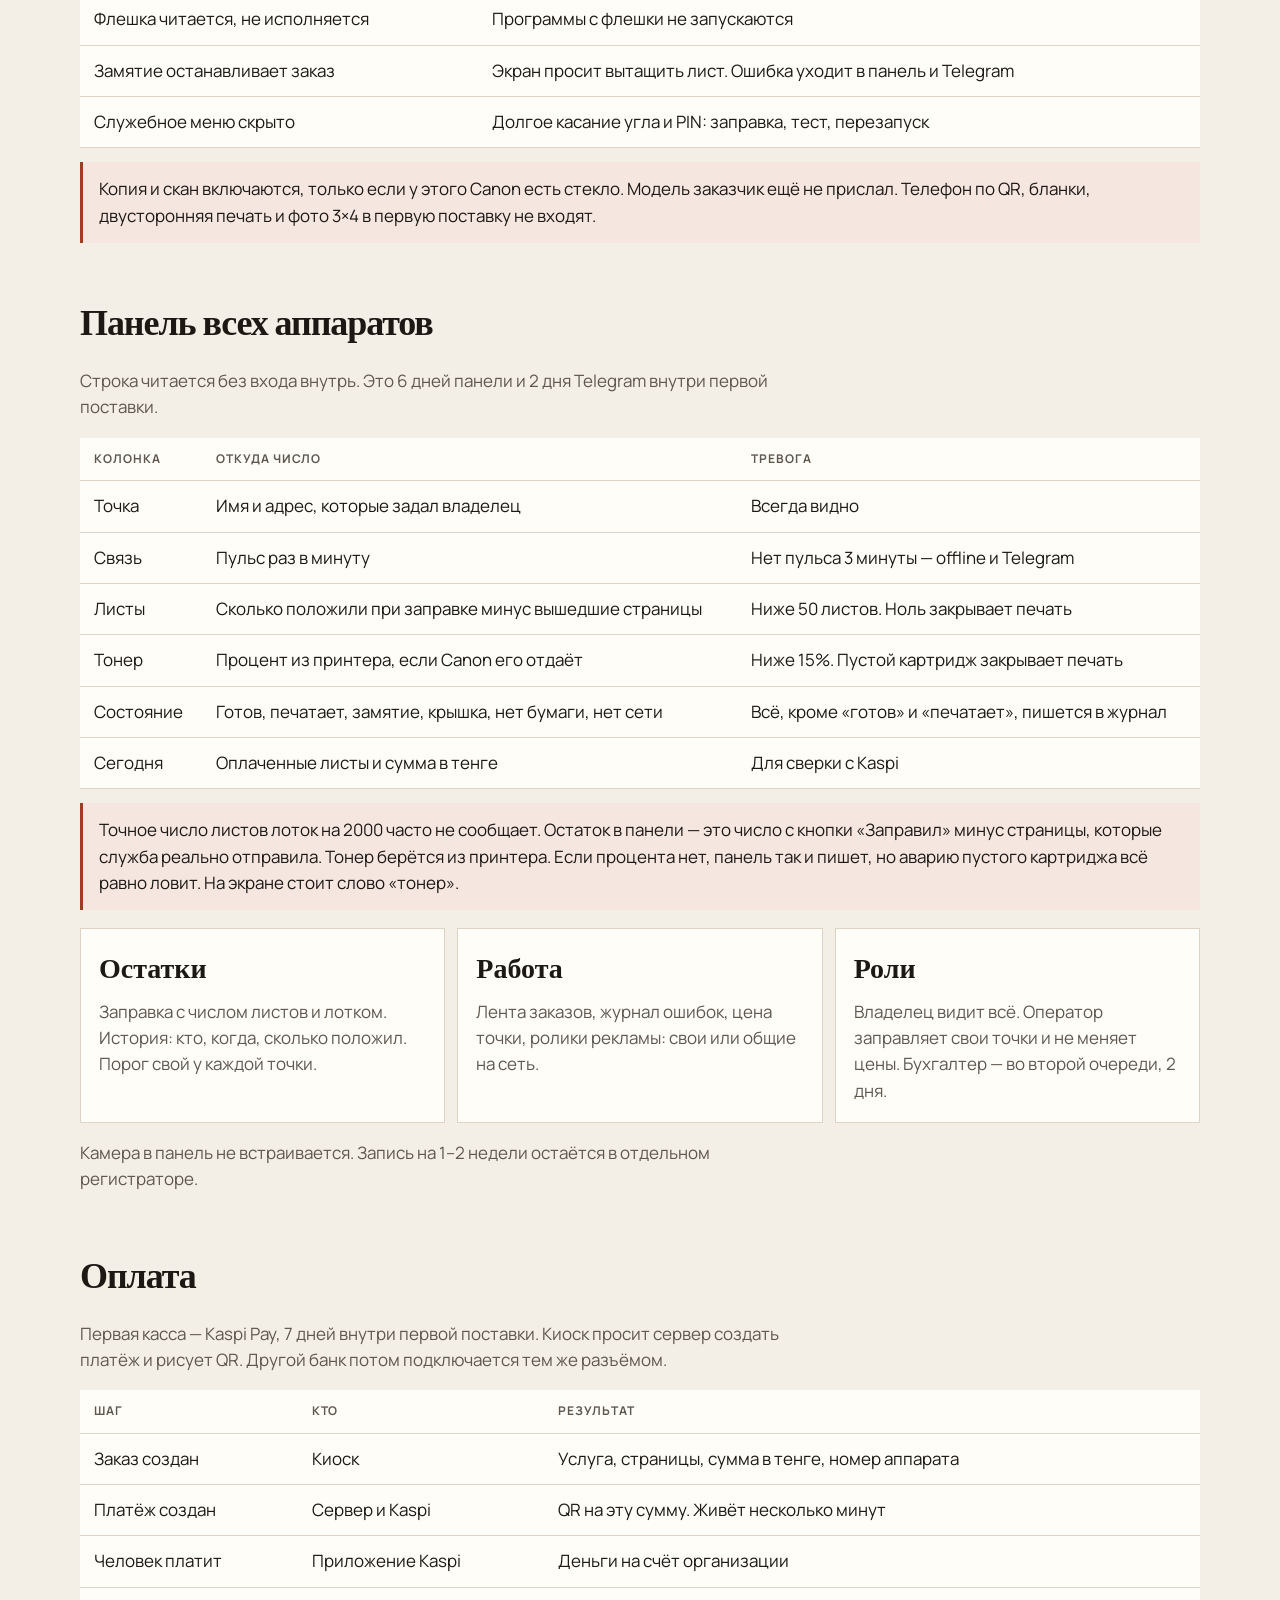
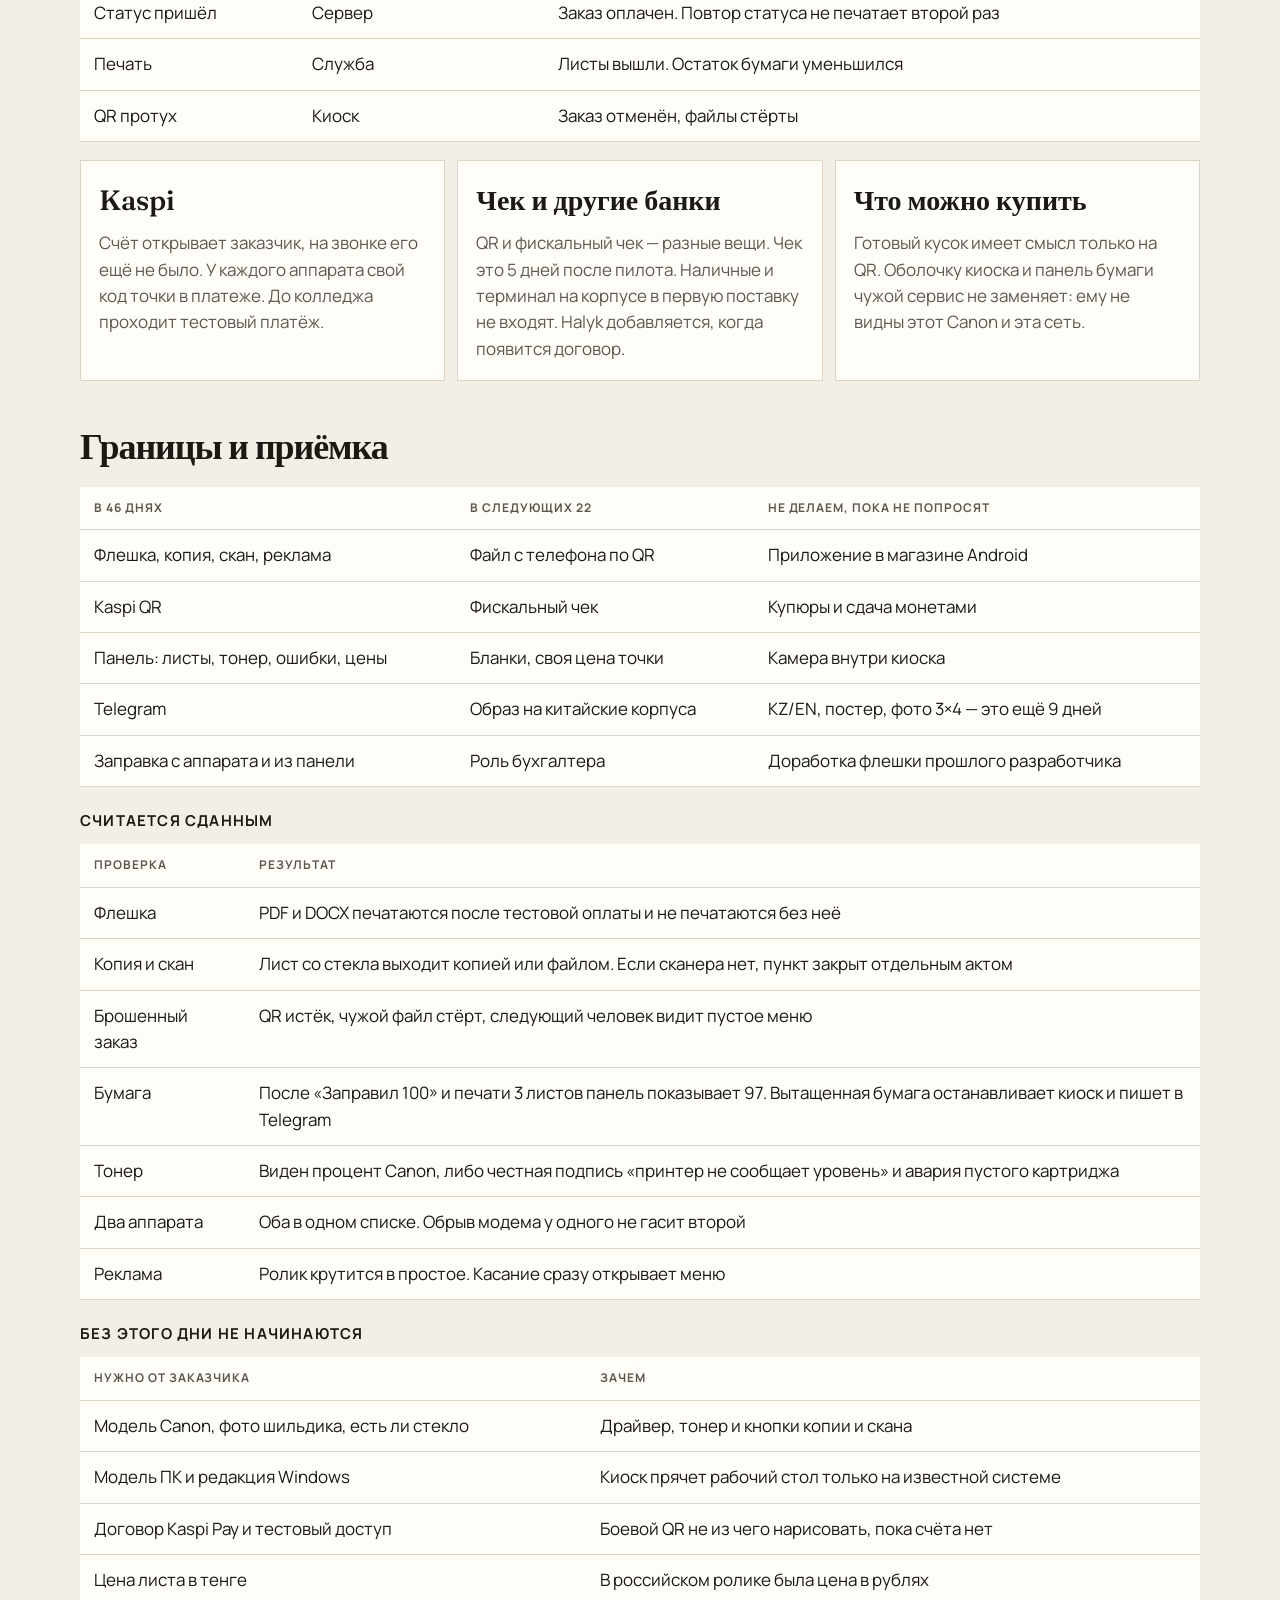
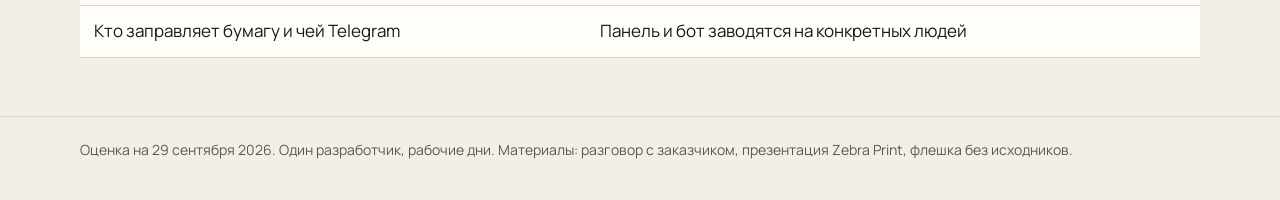
==== commit d6f998a6: "Add a demo control panel with sample kiosk, paper, toner, and revenue data. Co-authored-by: Cursor <" ====
--- a/index.html
+++ b/index.html
@@ -21,6 +21,7 @@
         <a href="#panel">Панель</a>
         <a href="#pay">Оплата</a>
         <a href="#scope">Границы</a>
+        <a href="panel/">Демо панели</a>
       </nav>
     </div>
   </header>
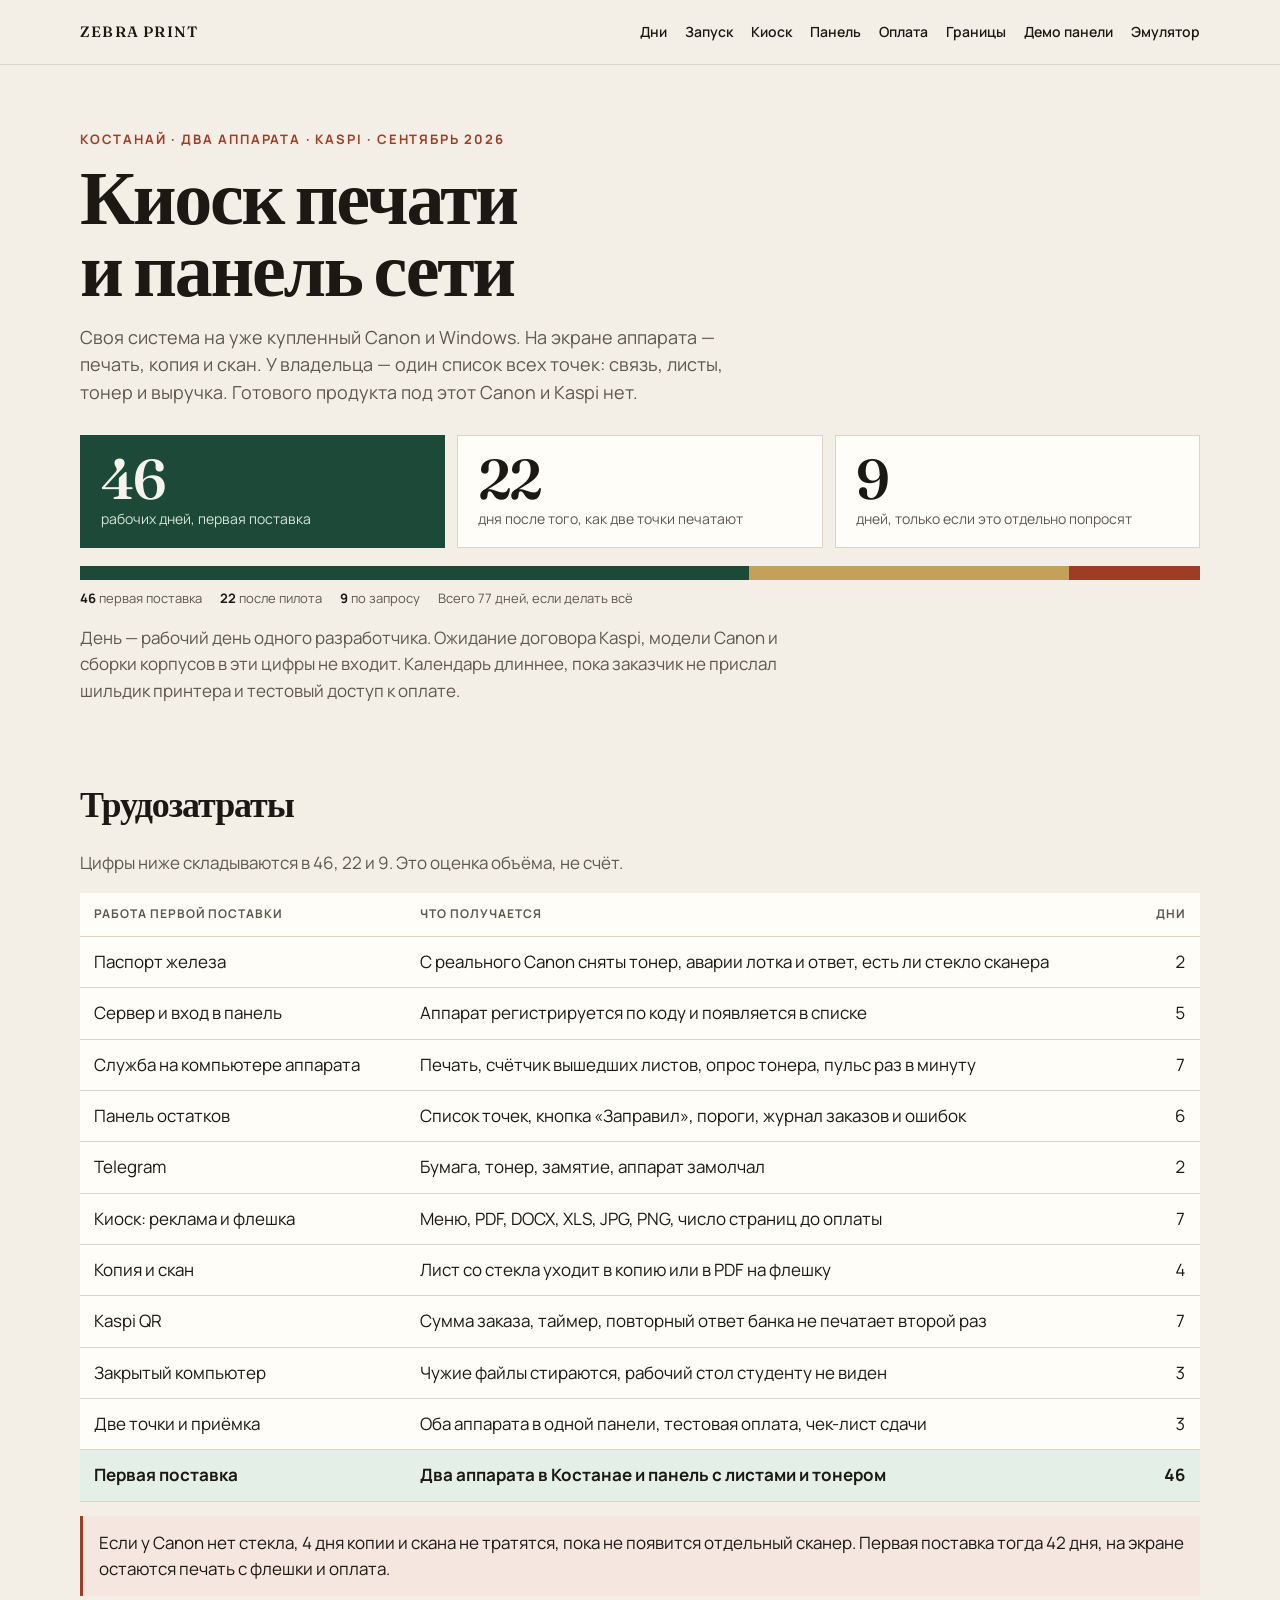
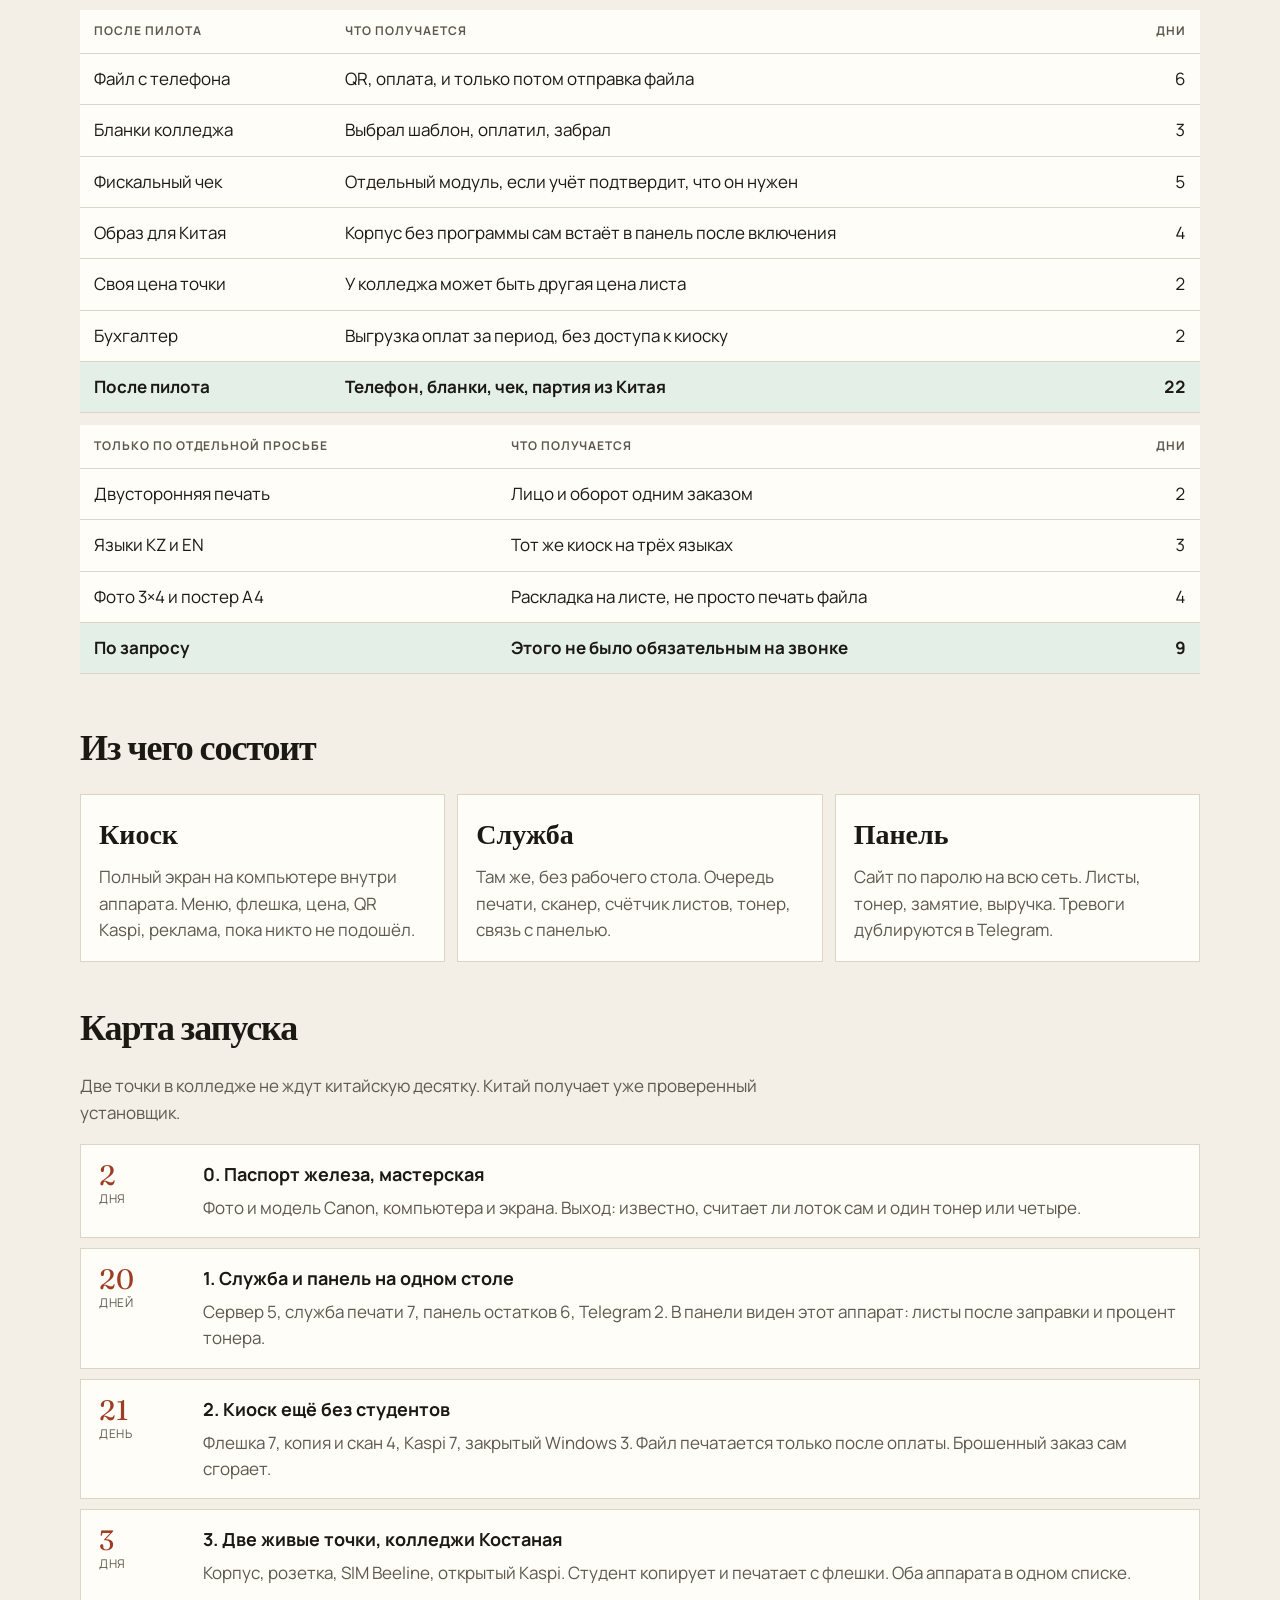
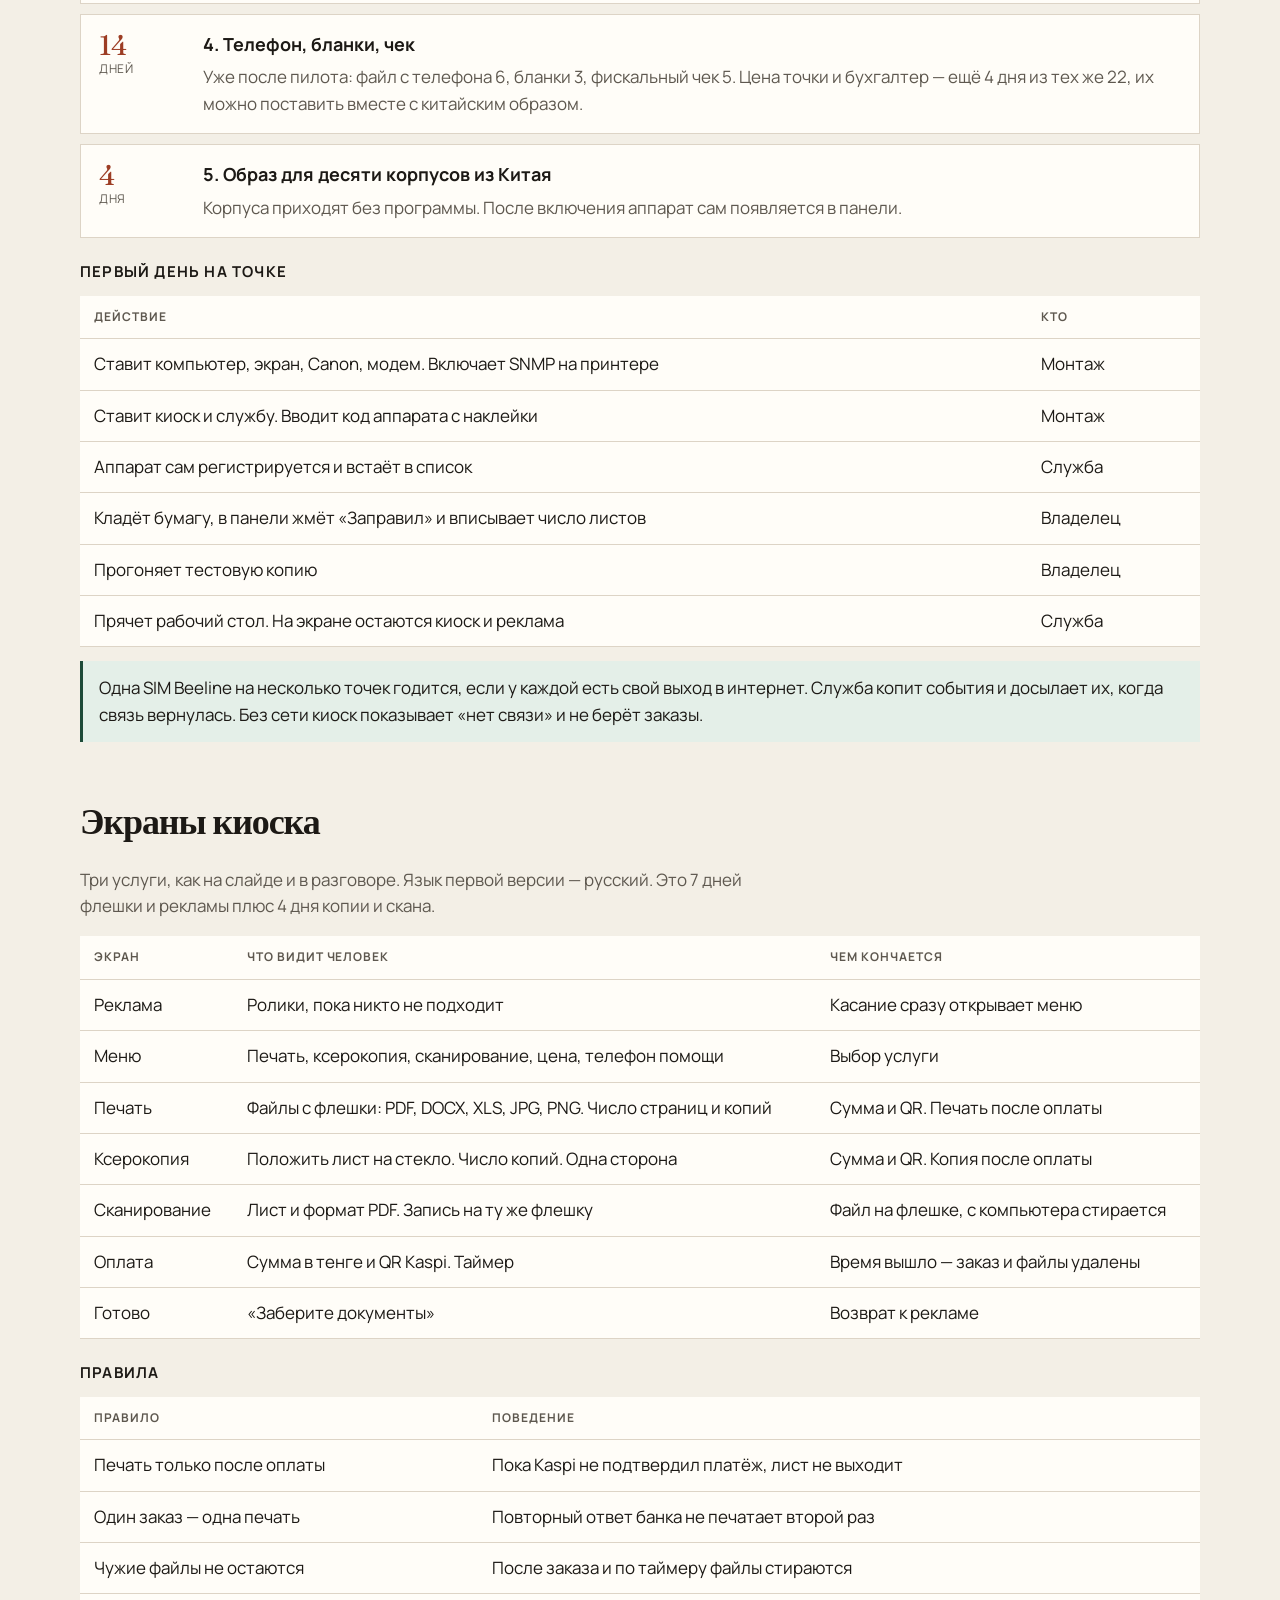
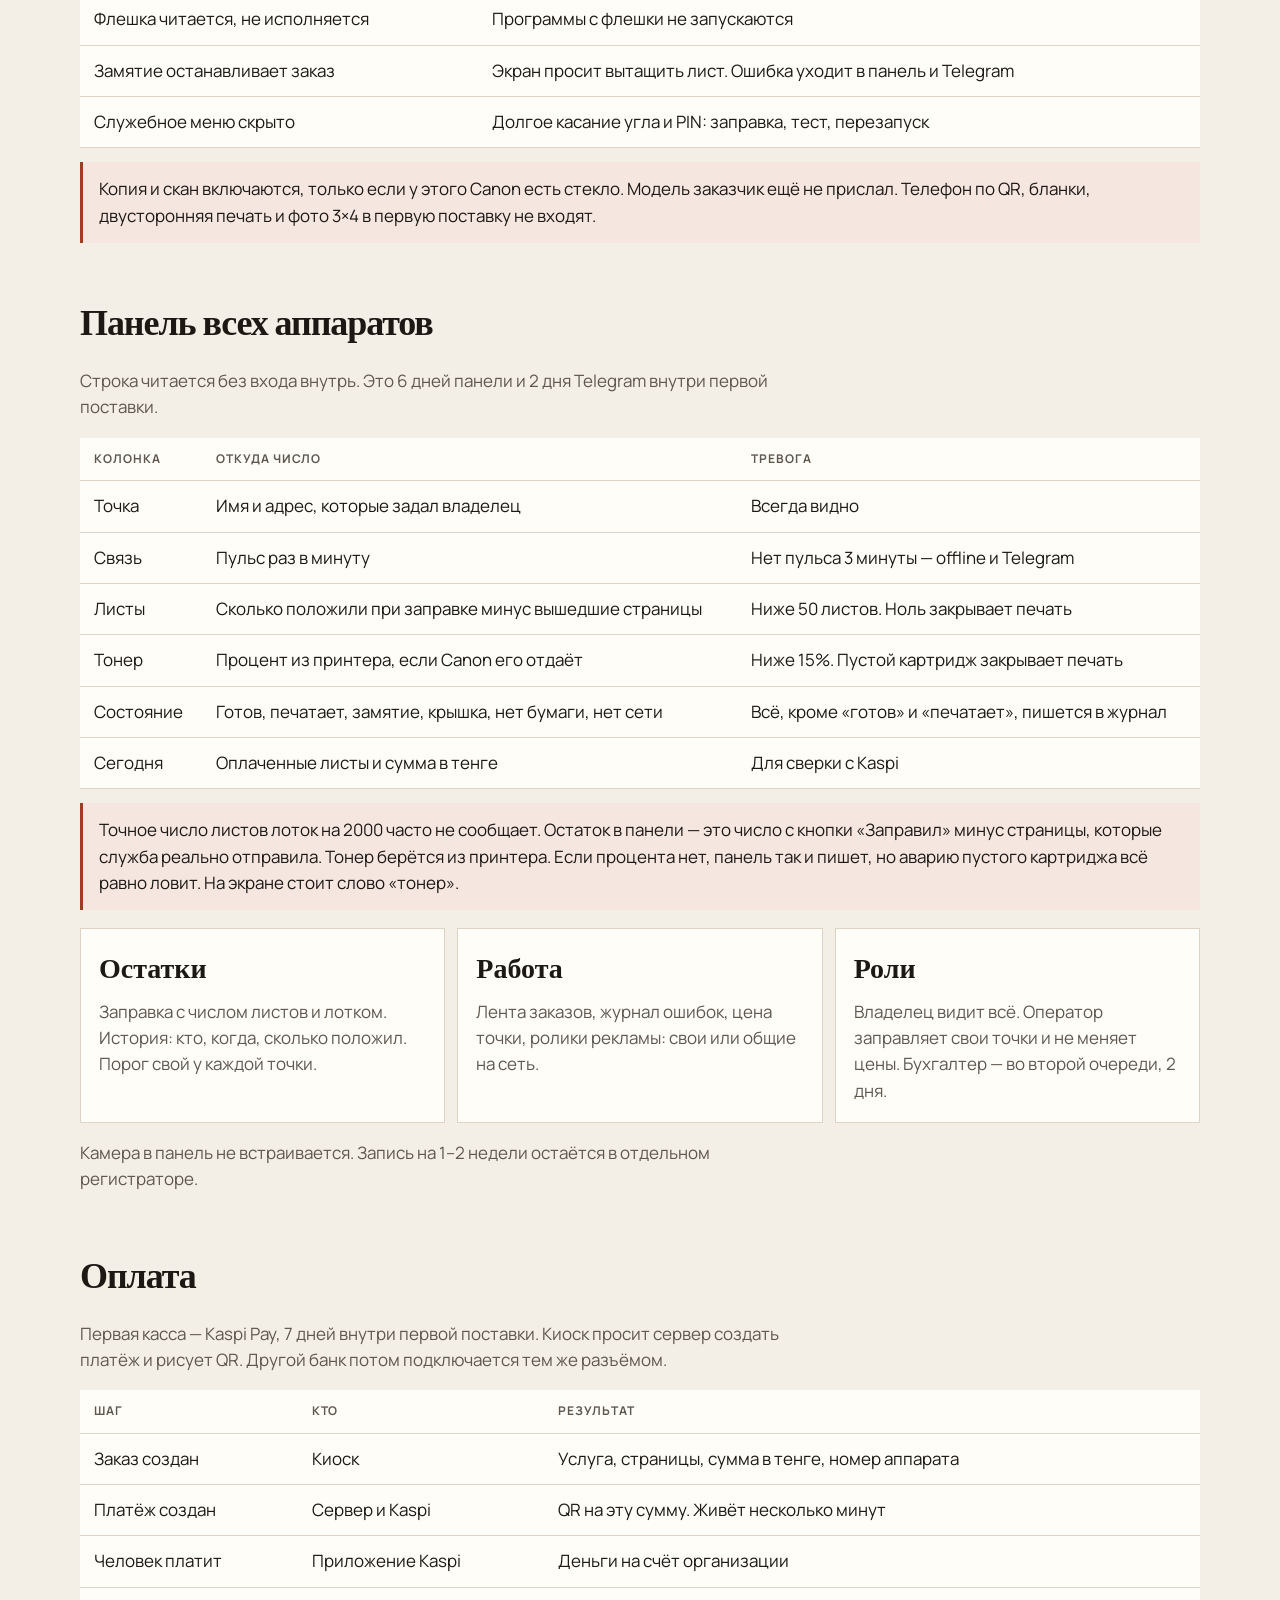
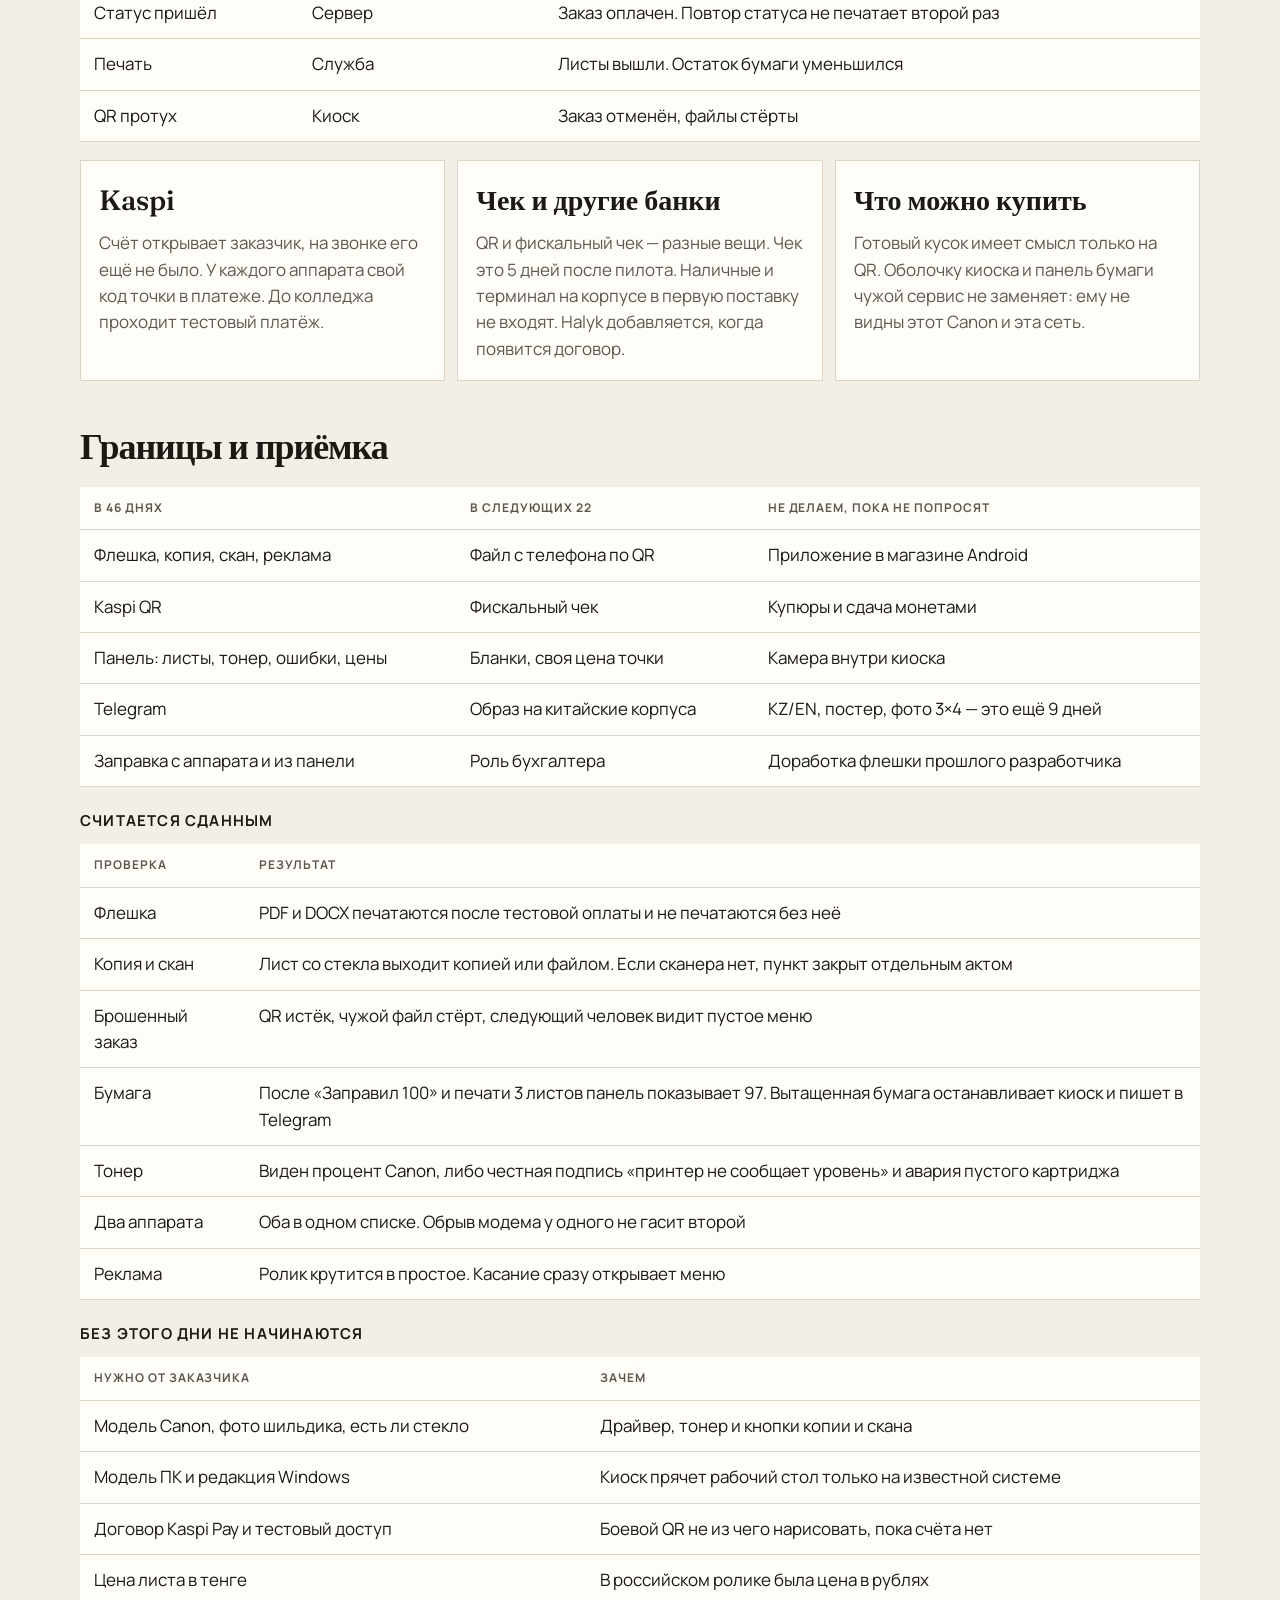
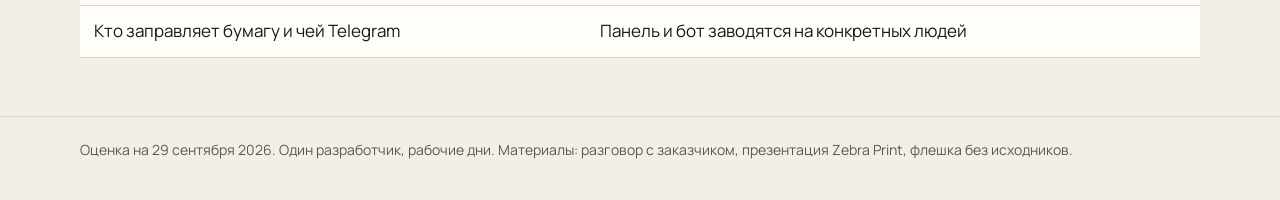
==== commit 084a4cd9: "Add a touch-screen emulation of the print kiosk. Co-authored-by: Cursor <cursoragent@cursor.com>" ====
--- a/index.html
+++ b/index.html
@@ -22,6 +22,7 @@
         <a href="#pay">Оплата</a>
         <a href="#scope">Границы</a>
         <a href="panel/">Демо панели</a>
+        <a href="kiosk/">Эмулятор</a>
       </nav>
     </div>
   </header>
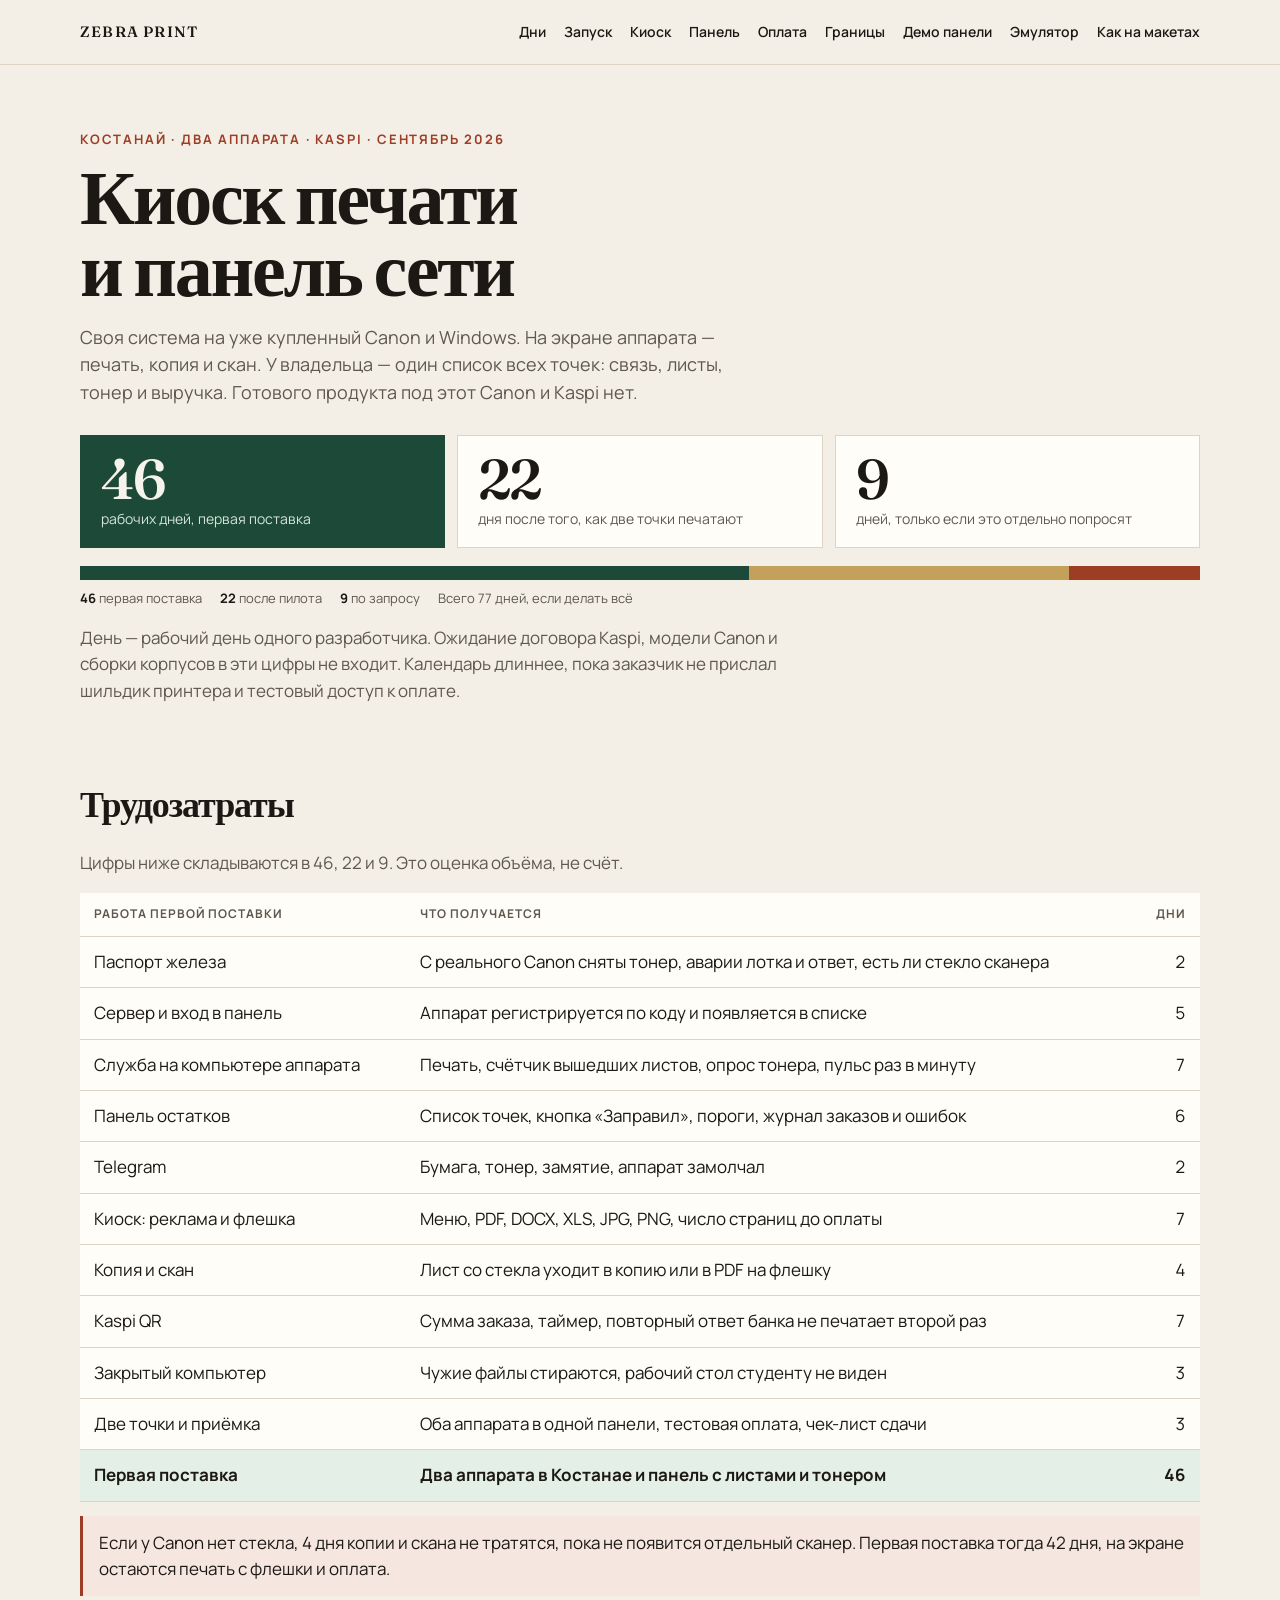
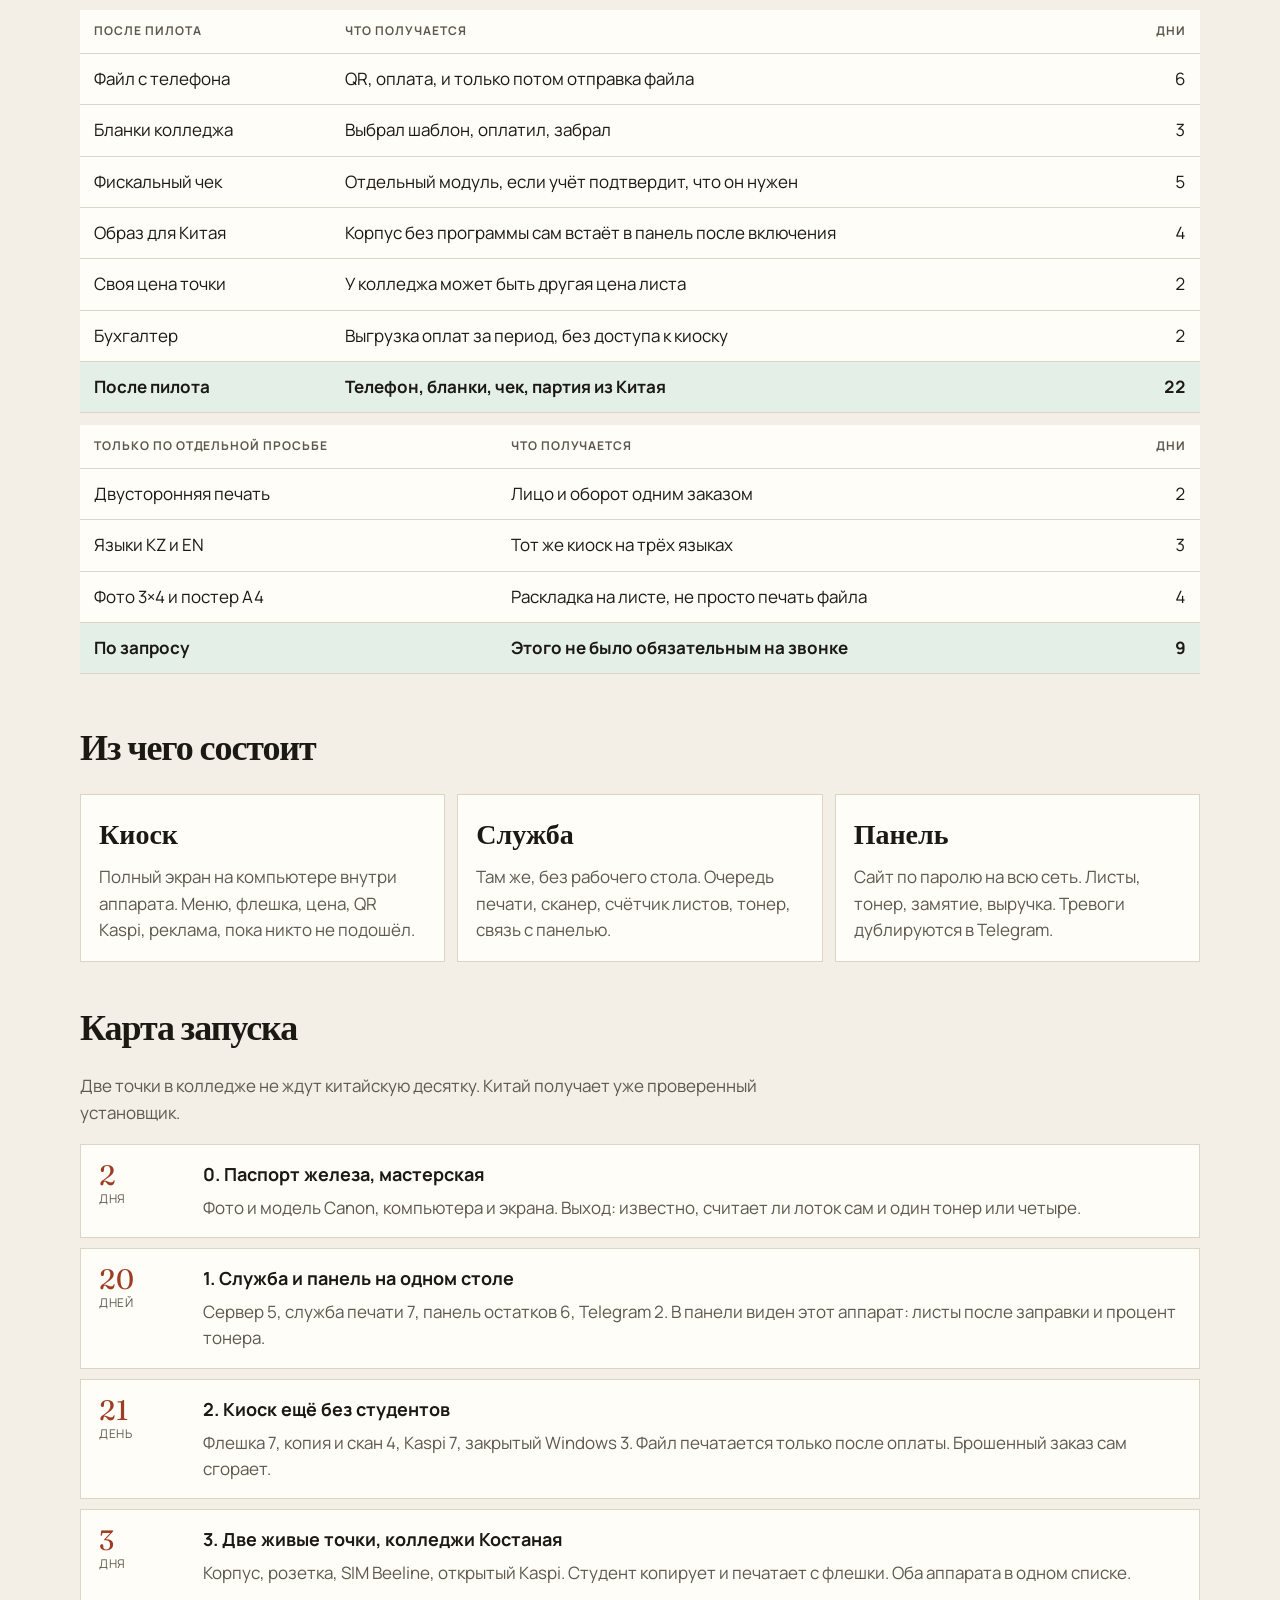
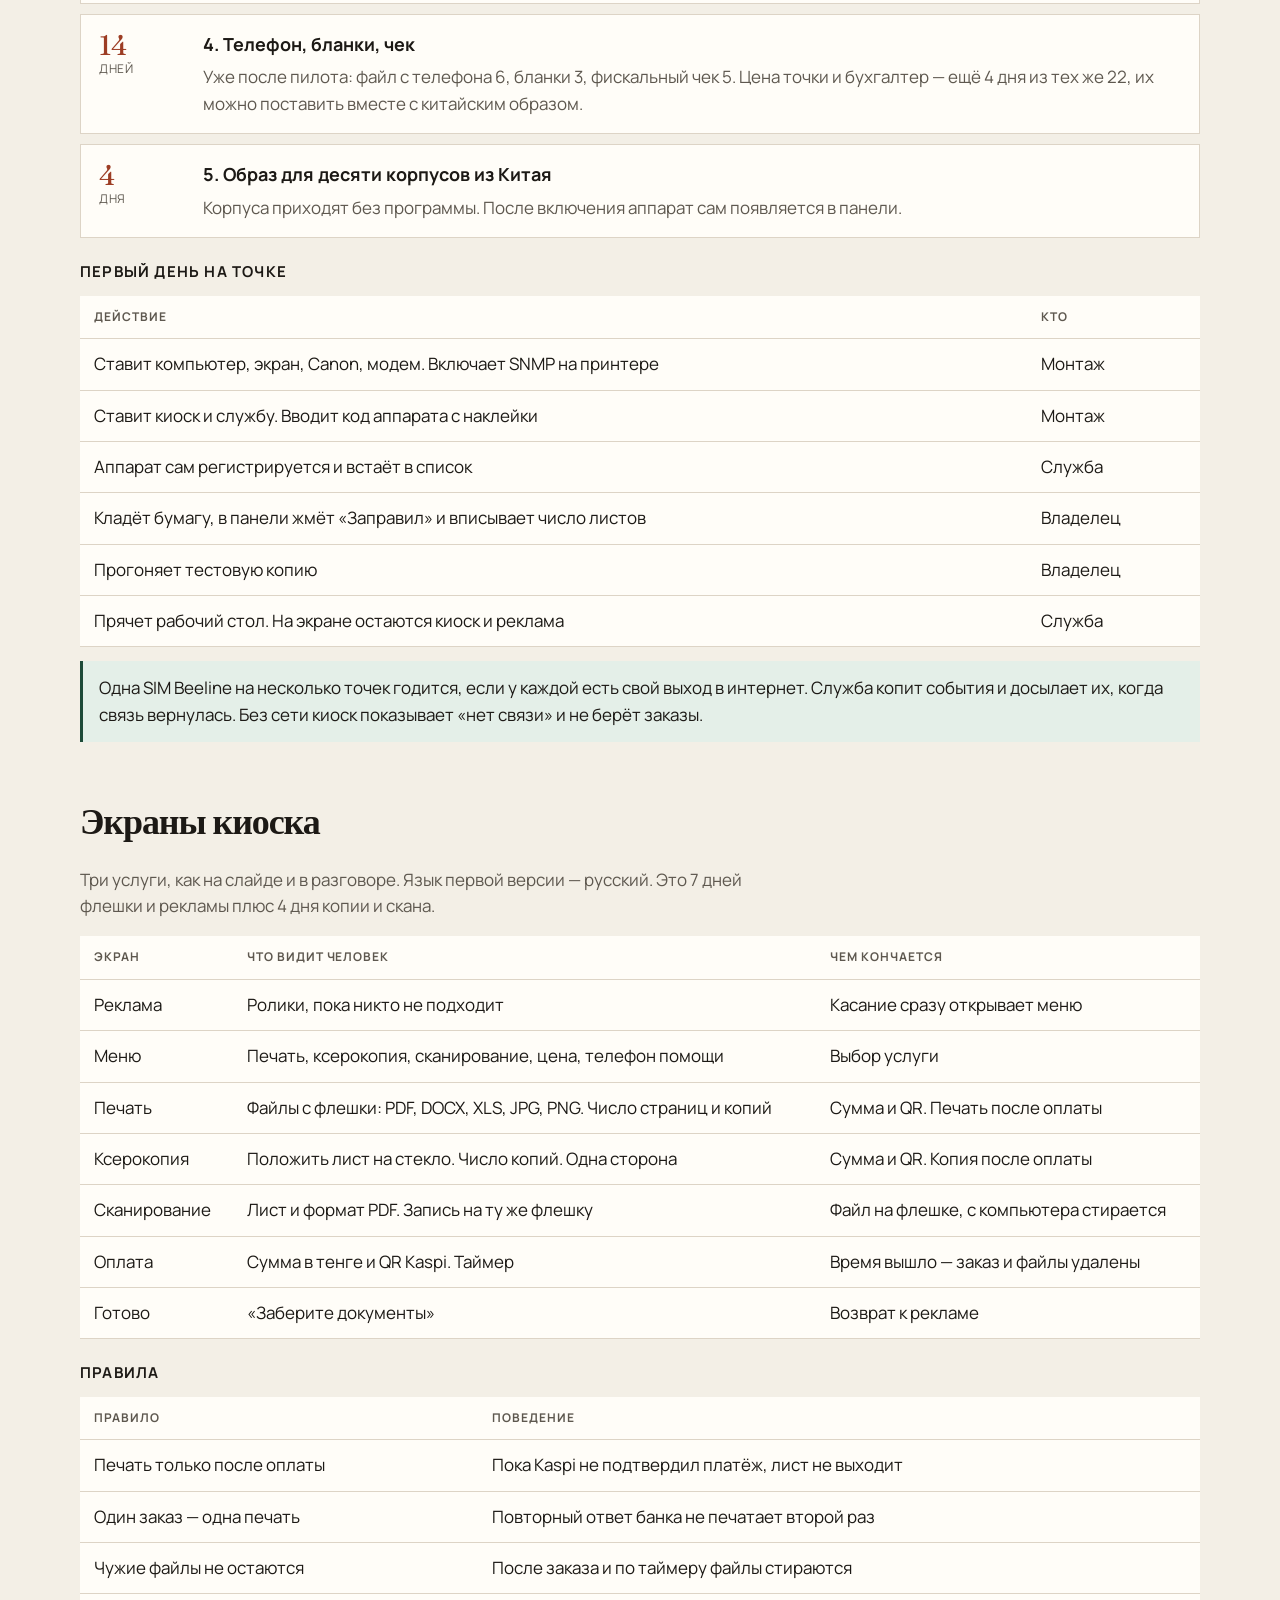
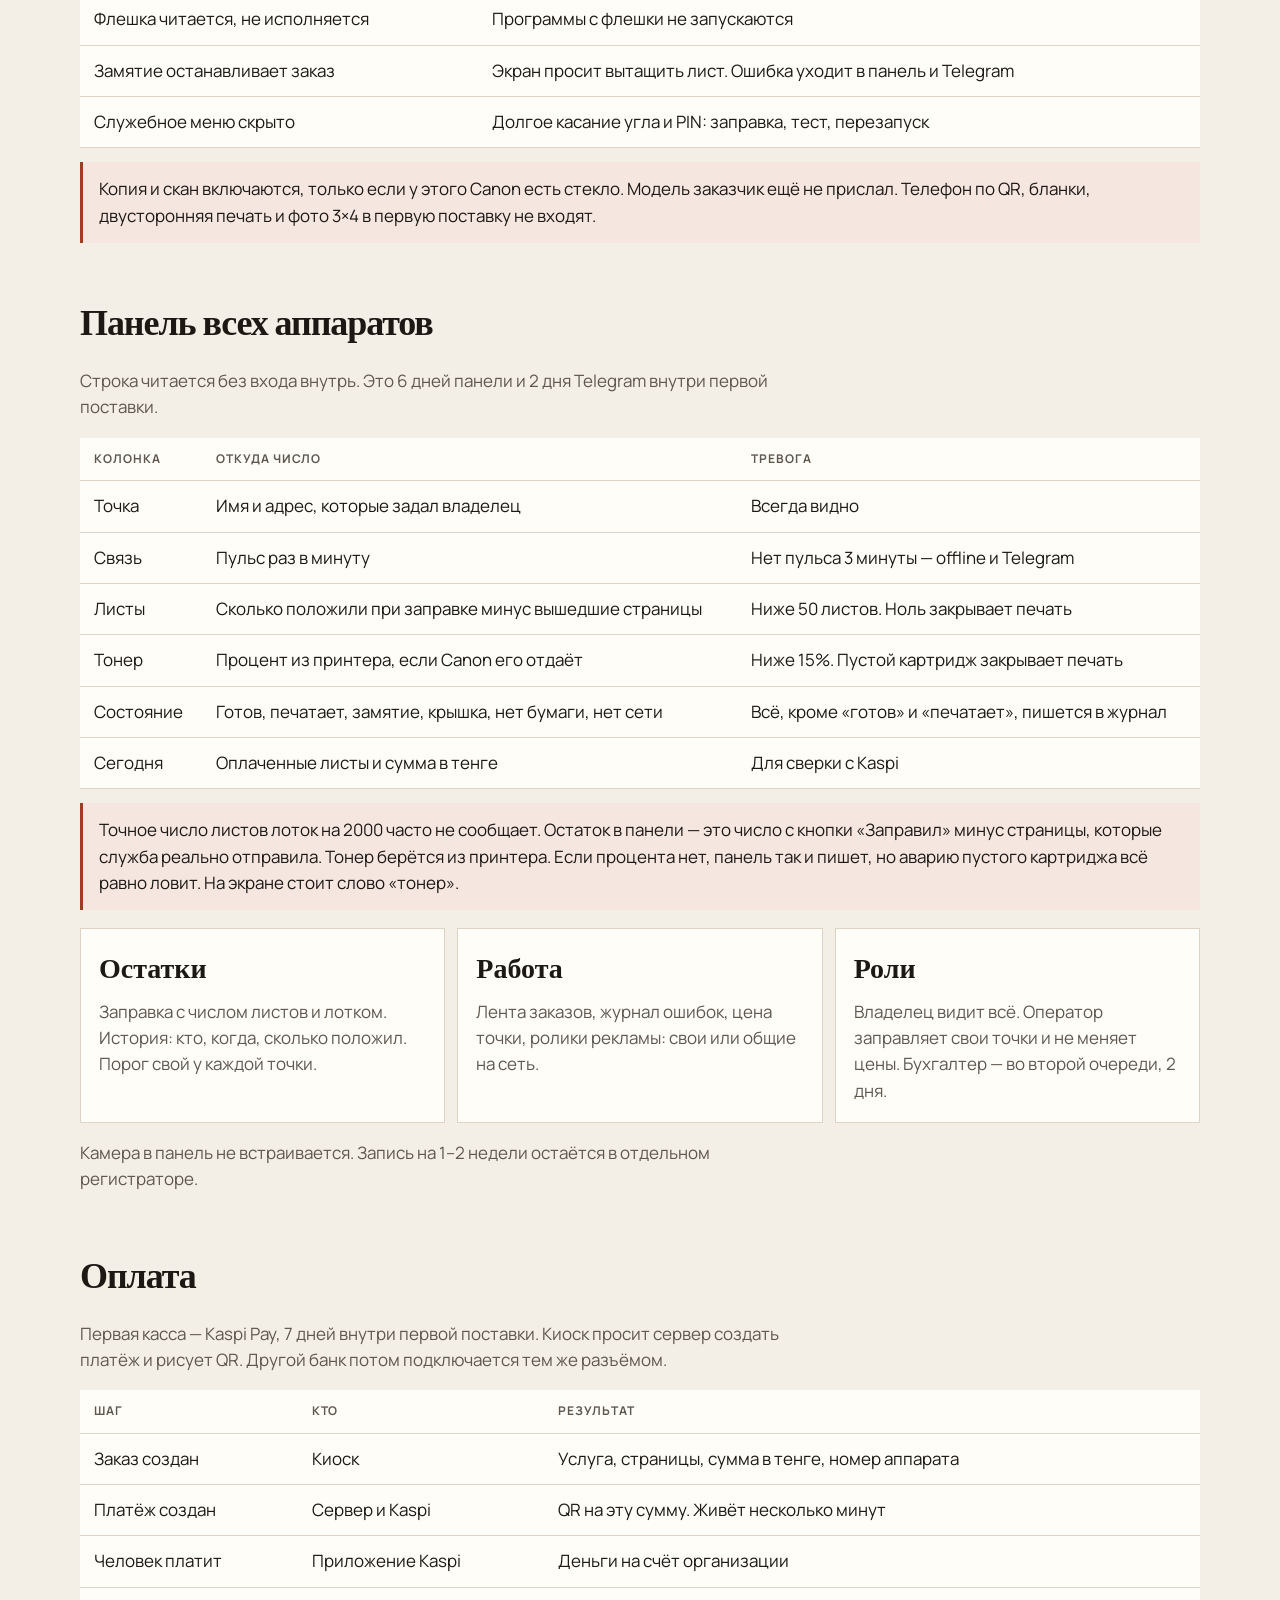
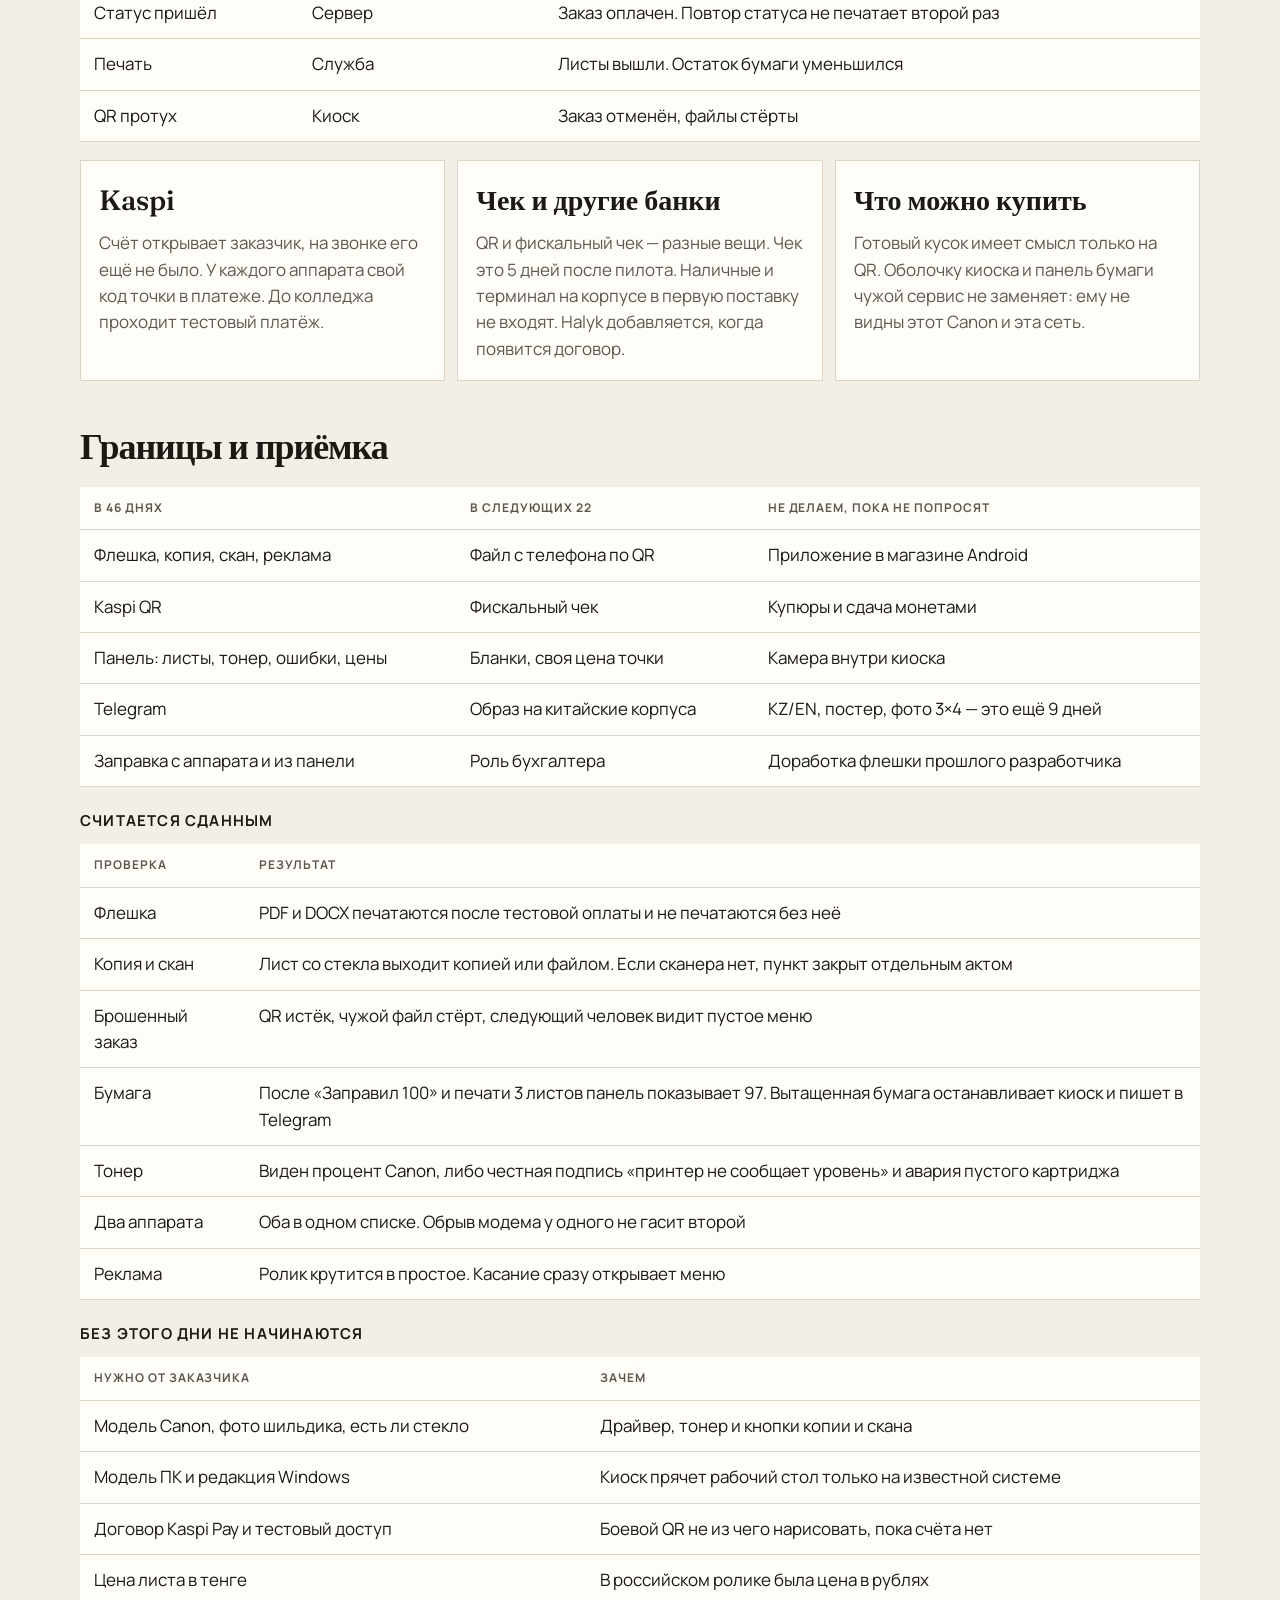
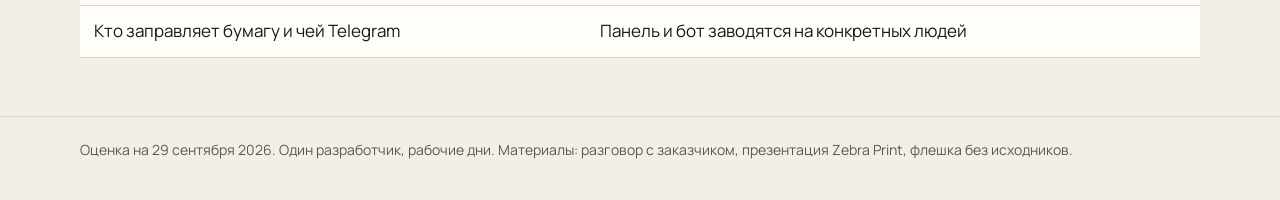
==== commit 15e26ab6: "Add a kiosk emulator that uses the project mockup images as the screens. Co-authored-by: Cursor <cur" ====
--- a/index.html
+++ b/index.html
@@ -23,6 +23,7 @@
         <a href="#scope">Границы</a>
         <a href="panel/">Демо панели</a>
         <a href="kiosk/">Эмулятор</a>
+        <a href="maket/">Как на макетах</a>
       </nav>
     </div>
   </header>
